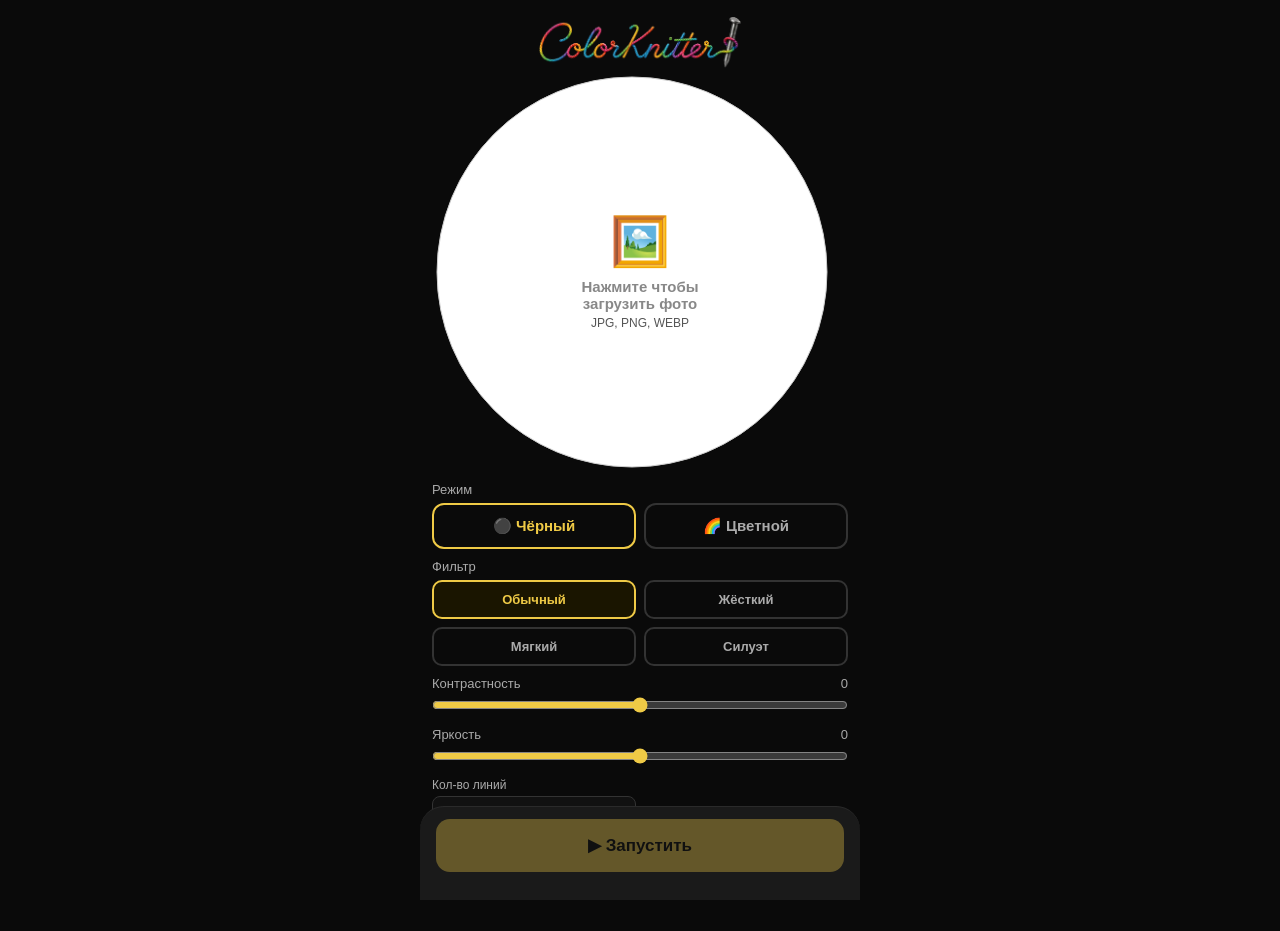
==== generator.html @ 4de75a70 "Update apple-touch-icon reference in generator.html" ====
<!DOCTYPE html>
<html lang="ru">
<head>
  <meta charset="UTF-8" />
  <meta name="viewport" content="width=device-width, initial-scale=1.0, user-scalable=no" />
  <title>ColorKnitter — Генератор</title>
  <link rel="manifest" href="manifest.json" />
  <meta name="theme-color" content="#0a0a0a" />
  <link rel="apple-touch-icon" href="icon.png" />
  <meta name="apple-mobile-web-app-capable" content="yes" />
  <meta name="apple-mobile-web-app-status-bar-style" content="black" />
  <style>
    * { box-sizing: border-box; margin: 0; padding: 0; -webkit-tap-highlight-color: transparent; }
    html, body { background: #0a0a0a; font-family: Arial, sans-serif; color: white; }
    body { display: flex; justify-content: center; }
    #root { width: 100%; max-width: 440px; min-height: 100vh; display: flex; flex-direction: column; padding: 8px 12px 100px; }
    .logo-row { display: flex; justify-content: center; padding: 8px 0 4px; }
    .logo-row img { height: 52px; width: auto; border-radius: 12px; }
    .canvas-wrap { position: relative; touch-action: none; margin-bottom: 10px; }
    #canvas { border-radius: 50%; display: block; width: 100%; aspect-ratio: 1; }
    .canvas-hint { position: absolute; top: 50%; left: 50%; transform: translate(-50%,-50%); text-align: center; pointer-events: none; }
    .canvas-hint .icon { font-size: 48px; margin-bottom: 8px; }
    .canvas-hint .text { font-size: 15px; color: #888; font-weight: 600; }
    .canvas-hint .sub { font-size: 12px; color: #555; margin-top: 4px; }
    #file-input { position: absolute; top: 0; left: 0; width: 100%; height: 100%; opacity: 0; cursor: pointer; z-index: 10; border-radius: 50%; }
    .settings { display: flex; flex-direction: column; gap: 10px; }
    .mode-row { display: flex; gap: 8px; }
    .mode-btn { flex: 1; padding: 12px 0; border-radius: 12px; border: 2px solid #333; background: transparent; color: #aaa; font-size: 15px; font-weight: 700; cursor: pointer; transition: all 0.15s; }
    .mode-btn.active { border-color: #EFCA46; color: #EFCA46; }
    .filter-row { display: grid; grid-template-columns: 1fr 1fr; gap: 8px; }
    .filter-btn { padding: 10px 0; border-radius: 10px; border: 2px solid #333; background: transparent; color: #aaa; font-size: 13px; font-weight: 600; cursor: pointer; transition: all 0.15s; }
    .filter-btn.active { border-color: #EFCA46; color: #EFCA46; background: #1a1500; }
    .s-label { font-size: 13px; color: #aaa; display: flex; justify-content: space-between; margin-bottom: 6px; }
    input[type=range] { width: 100%; accent-color: #EFCA46; }
    .s-input-label { font-size: 12px; color: #aaa; margin-bottom: 4px; display: block; }
    input[type=number] { width: 100%; background: #111; border: 1.5px solid #333; border-radius: 8px; padding: 8px; text-align: center; font-size: 15px; color: white; outline: none; }
    input[type=number]:focus { border-color: #EFCA46; }
    .color-chips { display: flex; gap: 6px; flex-wrap: nowrap; }
    .color-chip { display: flex; align-items: center; gap: 5px; padding: 5px 8px; border-radius: 20px; border: 2px solid #333; background: #111; font-size: 11px; font-weight: 600; color: #aaa; flex: 1; justify-content: center; }
    .color-chip.active { border-color: currentColor; }
    .color-dot { width: 10px; height: 10px; border-radius: 50%; flex-shrink: 0; }
    .big-btn { width: 100%; padding: 16px; border-radius: 14px; border: none; font-size: 17px; font-weight: 700; cursor: pointer; transition: all 0.15s; }
    .big-btn:active { transform: scale(0.97); }
    .big-btn:disabled { opacity: 0.35; cursor: not-allowed; }
    .btn-primary { background: #EFCA46; color: black; }
    .btn-secondary { background: #222; color: #ccc; border: 1.5px solid #333; }
    .btn-blue { background: #2563eb; color: white; }
    .btn-yellow { background: #EFCA46; color: black; }
    .progress-wrap { background: #1a1a1a; border-radius: 999px; height: 8px; overflow: hidden; }
    .progress-bar { height: 100%; background: #EFCA46; border-radius: 999px; width: 0%; transition: width 0.2s; }
    .status-text { font-size: 13px; color: #aaa; line-height: 1.8; text-align: center; }
    .cache-overlay { position: absolute; inset: 0; border-radius: 50%; background: rgba(0,0,0,0.75); display: flex; flex-direction: column; align-items: center; justify-content: center; gap: 12px; z-index: 20; }
    .cache-spinner { width: 44px; height: 44px; border: 3px solid #333; border-top-color: #EFCA46; border-radius: 50%; animation: spin 0.8s linear infinite; }
    @keyframes spin { to { transform: rotate(360deg); } }
    .cache-text { font-size: 13px; color: #EFCA46; font-weight: 700; }
    .color-progress-row { display: flex; gap: 6px; flex-wrap: nowrap; overflow-x: auto; padding-bottom: 2px; }
    .color-progress-row::-webkit-scrollbar { display: none; }
    .color-progress-chip { display: flex; align-items: center; gap: 5px; padding: 4px 10px; border-radius: 999px; font-size: 12px; font-weight: 700; }
    .bottom-bar { position: fixed; bottom: 0; left: 50%; transform: translateX(-50%); width: 100%; max-width: 440px; padding: 12px 16px 28px; background: #1a1a1a; border-top: 1px solid #2a2a2a; border-radius: 24px 24px 0 0; z-index: 100; display: flex; flex-direction: column; gap: 10px; }
  </style>
</head>
<body>
<div id="root">
  <div class="logo-row">
    <img src="icon.png" alt="CK" onerror="this.style.display='none'" />
  </div>
  <div class="canvas-wrap" id="canvas-wrap">
    <canvas id="canvas"></canvas>
    <div class="canvas-hint" id="canvas-hint">
      <div class="icon">🖼️</div>
      <div class="text">Нажмите чтобы<br>загрузить фото</div>
      <div class="sub">JPG, PNG, WEBP</div>
    </div>
    <input type="file" id="file-input" accept="image/*" />
  </div>

  <div class="settings" id="settings-block">
    <div>
      <div class="s-label"><span>Режим</span></div>
      <div class="mode-row">
        <button class="mode-btn active" id="btn-bw" onclick="setMode('bw')">⚫ Чёрный</button>
        <button class="mode-btn" id="btn-color" onclick="setMode('color')">🌈 Цветной</button>
      </div>
    </div>
    <div id="filter-block">
      <div class="s-label"><span>Фильтр</span></div>
      <div class="filter-row">
        <button class="filter-btn active" onclick="setFilter('normal')">Обычный</button>
        <button class="filter-btn" onclick="setFilter('hard')">Жёсткий</button>
        <button class="filter-btn" onclick="setFilter('soft')">Мягкий</button>
        <button class="filter-btn" onclick="setFilter('silhouette')">Силуэт</button>
      </div>
    </div>
    <div id="color-select-block" style="display:none">
      <div class="s-label"><span>Цвета нитей</span></div>
      <div class="color-chips" id="color-chips"></div>
    </div>
    <div>
      <div class="s-label"><span>Контрастность</span><span id="contrast-val">0</span></div>
      <input type="range" id="contrast-box" value="0" min="-100" max="100" step="5" />
    </div>
    <div>
      <div class="s-label"><span>Яркость</span><span id="brightness-val">0</span></div>
      <input type="range" id="brightness-box" value="0" min="-100" max="100" step="5" />
    </div>
    <div style="display:grid;grid-template-columns:1fr 1fr;gap:8px;">
      <div>
        <span class="s-input-label">Кол-во линий</span>
        <input type="number" id="lines-count-box" value="3000" min="100" max="10000" />
      </div>
      <div id="interval-col" style="display:none">
        <span class="s-input-label">Интервал (шагов)</span>
        <input type="number" id="color-interval-box" value="100" min="10" max="2000" />
      </div>
    </div>
  </div>

  <div id="progress-block" style="display:none;flex-direction:column;gap:10px;margin-top:16px;">
    <div class="color-progress-row" id="color-progress-row"></div>
    <div class="progress-wrap"><div class="progress-bar" id="progress-bar"></div></div>
    <div class="status-text" id="status-text"></div>
  </div>
</div>

<div class="bottom-bar">
  <div id="state-ready">
    <button class="big-btn btn-primary" id="generate-btn" onclick="startGenerate()" disabled>▶ Запустить</button>
  </div>
  <div id="state-running" style="display:none"></div>
  <div id="state-done" style="display:none;flex-direction:column;gap:10px;">
    <button class="big-btn btn-blue" onclick="openInKnitter()">🪡 Открыть в вязалке</button>
    <div style="display:flex;gap:10px;">
      <button class="big-btn btn-yellow" onclick="saveImage()" style="flex:1">💾 PNG</button>
      <button class="big-btn btn-secondary" onclick="resetAll()" style="flex:1">↺ Сброс</button>
    </div>
  </div>
</div>

<script>
const NAIL_RADIUS=1, NAIL_COLOR='#000', PADDING=5, NAILS_COUNT=260;

// Вес одной линии — сколько яркости она "забирает" из пикселя
// При 3000 линиях и 260 гвоздях нужно ~40-60 чтобы хорошо покрыть тёмные области
const LINE_DARKNESS = 50;

const COLORS=[
  {id:'Y',name:'Жёлтый', short:'Жёл.',rgb:[255,220,  0],hex:'#ffdc00',textHex:'#b8870a'},
  {id:'C',name:'Голубой',short:'Гол.',rgb:[  0,183,235],hex:'#00b7eb',textHex:'#0077aa'},
  {id:'M',name:'Розовый',short:'Роз.',rgb:[255,  0,144],hex:'#ff0090',textHex:'#cc0070'},
  {id:'K',name:'Чёрный', short:'Чёр.',rgb:[  0,  0,  0],hex:'#000000',textHex:'#888888'},
  {id:'W',name:'Белый',  short:'Бел.',rgb:[255,255,255],hex:'#ffffff',textHex:'#999999'},
];

let canvas=document.getElementById('canvas'), ctx=canvas.getContext('2d');
let image=null, nails=[], sequence=[], isGenerating=false;
let mode='bw', currentFilter='normal', animFrame=null;
let imgX=0, imgY=0, imgScale=1, imgNatW=0, imgNatH=0;
let fakeCanvas=document.createElement('canvas'), fakeCtx=fakeCanvas.getContext('2d');
let pixelCanvas=document.createElement('canvas'), pixelCtx=pixelCanvas.getContext('2d');
let width, height, x0, y0, radius, dpr=window.devicePixelRatio||1;
let contrastTable=[], brightnessTable=[];
let touches=[], isDragging=false, lastX=0, lastY=0;
let lineCache=null, cacheBuilt=false;

const FILTERS={
  normal:    l=>l,
  hard:      l=>Math.max(0,Math.min(255,Math.round((l-128)*2.5+128))),
  soft:      l=>Math.round(l*0.6+50),
  silhouette:l=>l<128?0:255
};

function initCanvas(){
  const wrap=document.getElementById('canvas-wrap');
  const size=Math.min(wrap.clientWidth,400);
  width=size; height=size; x0=width/2; y0=height/2;
  radius=Math.min(width,height)/2-PADDING;
  canvas.width=width*dpr; canvas.height=height*dpr;
  canvas.style.width=width+'px'; canvas.style.height=height+'px';
  ctx.scale(dpr,dpr);
  fakeCanvas.width=width*dpr; fakeCanvas.height=height*dpr; fakeCtx.scale(dpr,dpr);
  pixelCanvas.width=width; pixelCanvas.height=height;
  drawEmpty();
}

function drawEmpty(){
  ctx.clearRect(0,0,width,height);
  ctx.beginPath(); ctx.arc(x0,y0,radius,0,Math.PI*2);
  ctx.fillStyle='#fff'; ctx.fill();
  ctx.strokeStyle='#ccc'; ctx.lineWidth=1; ctx.stroke();
}

function limitPixel(v){return Math.max(0,Math.min(255,Math.round(v)));}
function getLightness(r,g,b){return Math.floor(0.2126*r+0.7152*g+0.0722*b);}

function updateContrast(){
  let val=+document.getElementById('contrast-box').value;
  document.getElementById('contrast-val').textContent=val>0?'+'+val:val;
  let c=1+val/100;
  contrastTable=Array.from({length:256},(_,i)=>limitPixel((i-128)*c+128));
}
function updateBrightness(){
  let val=+document.getElementById('brightness-box').value;
  document.getElementById('brightness-val').textContent=val>0?'+'+val:val;
  let b=1+val/100;
  brightnessTable=Array.from({length:256},(_,i)=>limitPixel(i*b));
}

// ── Кэш линий ────────────────────────────────────────────────────────────────
function buildLineCache(){
  return new Promise(resolve=>{
    const overlay=document.createElement('div');
    overlay.className='cache-overlay';
    overlay.innerHTML=`<div class="cache-spinner"></div><div class="cache-text">Подготовка гвоздей…</div>`;
    document.getElementById('canvas-wrap').appendChild(overlay);
    requestAnimationFrame(()=>setTimeout(()=>{
      const N=NAILS_COUNT;
      lineCache=[];
      for(let i=0;i<N;i++) lineCache.push(new Array(N).fill(null));
      for(let i=0;i<N;i++){
        for(let j=i+1;j<N;j++){
          const px=rasterizeLine(nails[i].x,nails[i].y,nails[j].x,nails[j].y);
          lineCache[i][j]=px; lineCache[j][i]=px;
        }
      }
      cacheBuilt=true;
      overlay.remove();
      resolve();
    },50));
  });
}

function rasterizeLine(x1,y1,x2,y2){
  const pts=[];
  let dx=Math.abs(x2-x1),dy=Math.abs(y2-y1);
  let sx=Math.sign(x2-x1),sy=Math.sign(y2-y1),err=dx-dy;
  let cx=x1,cy=y1;
  while(cx!==x2||cy!==y2){
    if(cx>=0&&cx<width&&cy>=0&&cy<height) pts.push(cy*width+cx);
    let e2=err*2;
    if(e2>-dy){err-=dy;cx+=sx;} if(e2<dx){err+=dx;cy+=sy;}
  }
  if(x2>=0&&x2<width&&y2>=0&&y2<height) pts.push(y2*width+x2);
  return new Int32Array(pts);
}

// ── Пиксели изображения ───────────────────────────────────────────────────────
function getBWPixels(){
  pixelCtx.clearRect(0,0,width,height);
  pixelCtx.fillStyle='#fff'; pixelCtx.fillRect(0,0,width,height);
  pixelCtx.save();
  pixelCtx.beginPath(); pixelCtx.arc(x0,y0,radius,0,Math.PI*2); pixelCtx.clip();
  pixelCtx.drawImage(image,imgX,imgY,imgNatW*imgScale,imgNatH*imgScale);
  pixelCtx.restore();
  let data=pixelCtx.getImageData(0,0,width,height).data;
  let px=new Float32Array(width*height);
  for(let i=0;i<data.length;i+=4){
    let l=getLightness(data[i],data[i+1],data[i+2]);
    l=brightnessTable[l]; l=contrastTable[l]; l=FILTERS[currentFilter](l);
    const pi=i/4, px_x=pi%width, px_y=Math.floor(pi/width);
    // Снаружи круга — белый (255 = не рисовать)
    if((px_x-x0)**2+(px_y-y0)**2>radius**2) l=255;
    px[pi]=l;
  }
  return px;
}

function getColorPixelsRGB(){
  pixelCtx.clearRect(0,0,width,height);
  pixelCtx.fillStyle='#fff'; pixelCtx.fillRect(0,0,width,height);
  pixelCtx.save();
  pixelCtx.beginPath(); pixelCtx.arc(x0,y0,radius,0,Math.PI*2); pixelCtx.clip();
  pixelCtx.drawImage(image,imgX,imgY,imgNatW*imgScale,imgNatH*imgScale);
  pixelCtx.restore();
  const data=pixelCtx.getImageData(0,0,width,height).data;
  const rgb=new Float32Array(width*height*3);
  for(let i=0;i<width*height;i++){
    let r=data[i*4],g=data[i*4+1],b=data[i*4+2];
    r=brightnessTable[r]; r=contrastTable[r];
    g=brightnessTable[g]; g=contrastTable[g];
    b=brightnessTable[b]; b=contrastTable[b];
    const px_x=i%width, px_y=Math.floor(i/width);
    if((px_x-x0)**2+(px_y-y0)**2>radius**2){r=g=b=255;}
    rgb[i*3]=r; rgb[i*3+1]=g; rgb[i*3+2]=b;
  }
  return rgb;
}

// ── Оценка линии: среднее значение пикселей ──────────────────────────────────
// Для ч/б: ищем линию с минимальной яркостью (самые тёмные пиксели)
// Нормализуем по длине чтобы не давать преимущество длинным линиям
function scoreBW(pixels, arr){
  let s=0;
  for(let k=0;k<arr.length;k++) s+=pixels[arr[k]];
  return s/arr.length;
}

// Для цвета: ищем линию где пиксели максимально похожи на нужный цвет
function scoreColor(rgb, arr, cr, cg, cb){
  let s=0;
  for(let k=0;k<arr.length;k++){
    const idx=arr[k]*3;
    const r=rgb[idx], g=rgb[idx+1], b=rgb[idx+2];
    // Инвертируем расстояние: чем ближе к цвету, тем меньше score (лучше)
    const dist=Math.sqrt((r-cr)**2+(g-cg)**2+(b-cb)**2);
    s+=dist;
  }
  return s/arr.length;
}

// ── Применение линии — убираем вклад из пиксельного буфера ───────────────────
function removeBW(pixels, arr){
  for(let k=0;k<arr.length;k++){
    pixels[arr[k]]=Math.min(255, pixels[arr[k]]+LINE_DARKNESS);
  }
}

function removeColor(rgb, arr, cr, cg, cb){
  // Сдвигаем пиксели от цвета нити к белому
  const shift=LINE_DARKNESS/255;
  for(let k=0;k<arr.length;k++){
    const idx=arr[k]*3;
    rgb[idx]  =Math.min(255, rgb[idx]  +(255-cr)*shift);
    rgb[idx+1]=Math.min(255, rgb[idx+1]+(255-cg)*shift);
    rgb[idx+2]=Math.min(255, rgb[idx+2]+(255-cb)*shift);
  }
}

// ── Touch/Mouse ───────────────────────────────────────────────────────────────
function drawPhoto(){
  if(!image)return;
  ctx.clearRect(0,0,width,height);
  ctx.save();
  ctx.beginPath(); ctx.arc(x0,y0,radius,0,Math.PI*2);
  ctx.fillStyle='#fff'; ctx.fill(); ctx.clip();
  let iw=imgNatW*imgScale, ih=imgNatH*imgScale;
  fakeCtx.clearRect(0,0,width,height);
  fakeCtx.drawImage(image,imgX,imgY,iw,ih);
  let data=fakeCtx.getImageData(0,0,width*dpr,height*dpr), px=data.data;
  let isColor=mode==='color';
  for(let i=0;i<px.length;i+=4){
    if(isColor){for(let c=0;c<3;c++){let v=px[i+c];v=brightnessTable[v];v=contrastTable[v];px[i+c]=v;}}
    else{let l=getLightness(px[i],px[i+1],px[i+2]);l=brightnessTable[l];l=contrastTable[l];l=FILTERS[currentFilter](l);px[i]=px[i+1]=px[i+2]=l;}
  }
  fakeCtx.putImageData(data,0,0);
  ctx.drawImage(fakeCanvas,0,0,width,height);
  ctx.restore();
  ctx.strokeStyle='#ccc'; ctx.lineWidth=1;
  ctx.beginPath(); ctx.arc(x0,y0,radius,0,Math.PI*2); ctx.stroke();
}

function getOff(e){let r=canvas.getBoundingClientRect();return{x:e.clientX-r.left,y:e.clientY-r.top};}
canvas.addEventListener('mousedown',e=>{if(!image||isGenerating)return;isDragging=true;let p=getOff(e);lastX=p.x;lastY=p.y;e.preventDefault();});
canvas.addEventListener('mousemove',e=>{if(!isDragging||!image||isGenerating)return;let p=getOff(e);imgX+=p.x-lastX;imgY+=p.y-lastY;lastX=p.x;lastY=p.y;drawPhoto();e.preventDefault();});
canvas.addEventListener('mouseup',()=>isDragging=false);
canvas.addEventListener('mouseleave',()=>isDragging=false);
canvas.addEventListener('wheel',e=>{
  if(!image||isGenerating)return;e.preventDefault();
  let f=e.deltaY<0?1.1:0.9,p=getOff(e);
  let dx=(p.x-imgX)/imgScale,dy=(p.y-imgY)/imgScale;
  imgScale=Math.max(0.1,Math.min(10,imgScale*f));
  imgX=p.x-dx*imgScale;imgY=p.y-dy*imgScale;drawPhoto();
},{passive:false});
canvas.addEventListener('touchstart',e=>{
  if(!image||isGenerating)return;e.preventDefault();
  touches=Array.from(e.targetTouches).map(t=>({x:t.clientX,y:t.clientY}));
  if(e.targetTouches.length===1){isDragging=true;lastX=touches[0].x;lastY=touches[0].y;}
},{passive:false});
canvas.addEventListener('touchmove',e=>{
  if(!image||isGenerating)return;e.preventDefault();
  let cur=Array.from(e.targetTouches).map(t=>({x:t.clientX,y:t.clientY}));
  if(cur.length===1&&isDragging){
    imgX+=cur[0].x-lastX;imgY+=cur[0].y-lastY;lastX=cur[0].x;lastY=cur[0].y;drawPhoto();
  }else if(cur.length===2&&touches.length===2){
    let d1=Math.hypot(touches[1].x-touches[0].x,touches[1].y-touches[0].y);
    let d2=Math.hypot(cur[1].x-cur[0].x,cur[1].y-cur[0].y);
    let f=d2/d1,r=canvas.getBoundingClientRect();
    let cx=(cur[0].x+cur[1].x)/2-r.left,cy=(cur[0].y+cur[1].y)/2-r.top;
    let dx=(cx-imgX)/imgScale,dy=(cy-imgY)/imgScale;
    imgScale=Math.max(0.1,Math.min(10,imgScale*f));
    imgX=cx-dx*imgScale;imgY=cy-dy*imgScale;
    imgX+=(cur[0].x+cur[1].x)/2-(touches[0].x+touches[1].x)/2;
    imgY+=(cur[0].y+cur[1].y)/2-(touches[0].y+touches[1].y)/2;
    drawPhoto();
  }
  touches=cur;
},{passive:false});
canvas.addEventListener('touchend',e=>{e.preventDefault();isDragging=false;touches=[];},{passive:false});

document.getElementById('file-input').addEventListener('change',function(){
  if(!this.files[0])return;
  this.style.pointerEvents='none';this.style.zIndex='-1';
  let img=new Image();
  img.onload=()=>{
    image=img;imgNatW=img.width;imgNatH=img.height;
    let s=(radius*2)/Math.max(img.width,img.height);
    imgScale=s;imgX=x0-img.width*s/2;imgY=y0-img.height*s/2;
    document.getElementById('canvas-hint').style.display='none';
    drawPhoto();initNails();
    cacheBuilt=false;lineCache=null;
    document.getElementById('generate-btn').removeAttribute('disabled');
  };
  img.src=URL.createObjectURL(this.files[0]);
});

function initNails(){
  nails=[];
  for(let i=0;i<NAILS_COUNT;i++){
    let t=i*2*Math.PI/NAILS_COUNT;
    nails.push({x:Math.round(x0+radius*Math.cos(t)),y:Math.round(y0+radius*Math.sin(t))});
  }
}

function setState(state){
  document.getElementById('state-ready').style.display  =state==='ready'  ?'block':'none';
  document.getElementById('state-running').style.display=state==='running'?'block':'none';
  document.getElementById('state-done').style.display   =state==='done'   ?'flex' :'none';
  document.getElementById('settings-block').style.display=state==='ready' ?'flex' :'none';
  document.getElementById('progress-block').style.display=state==='running'?'flex':'none';
}
function updateProgress(done,total,t0){
  document.getElementById('progress-bar').style.width=Math.round(done/total*100)+'%';
  const el=((performance.now()-t0)/1000).toFixed(1);
  const rem=done>0?((performance.now()-t0)/done*(total-done)/1000).toFixed(1):'...';
  document.getElementById('status-text').textContent=`${done} / ${total} · ${el}с · ~${rem}с`;
}
function finishGenerate(t0){
  isGenerating=false;
  const el=((performance.now()-t0)/1000).toFixed(1);
  document.getElementById('status-text').textContent=`✅ Готово! ${sequence.length} линий за ${el}с`;
  setState('done');
}

async function startGenerate(){
  if(isGenerating||!image)return;
  isGenerating=true; sequence=[];
  setState('running');

  if(!cacheBuilt){
    document.getElementById('status-text').textContent='Подготовка…';
    await buildLineCache();
  }

  // Очищаем canvas
  ctx.clearRect(0,0,width,height);
  ctx.beginPath();ctx.arc(x0,y0,radius,0,Math.PI*2);
  ctx.fillStyle='#fff';ctx.fill();
  ctx.strokeStyle='#ccc';ctx.lineWidth=1;ctx.stroke();
  ctx.fillStyle=NAIL_COLOR;
  for(let n of nails){ctx.beginPath();ctx.arc(n.x,n.y,NAIL_RADIUS,0,Math.PI*2);ctx.fill();}

  const total=+document.getElementById('lines-count-box').value;
  const t0=performance.now();
  // Прозрачность линии на canvas — подбираем под LINE_DARKNESS
  // Чем меньше LINE_DARKNESS тем тоньше/прозрачнее линии
  const lineAlpha=Math.min(0.9, LINE_DARKNESS/255*2);

  if(mode==='bw'){
    document.getElementById('color-progress-row').innerHTML='';
    const pixels=getBWPixels();
    let nail=0;
    // Минимальная длина хорды — не рисуем соседние гвозди (меньше 5 позиций)
    const MIN_DIST=5;

    function runBW(){
      for(let b=0;b<25;b++){
        if(sequence.length>=total){finishGenerate(t0);return;}
        sequence.push({nail,colorIndex:3});

        let bestNail=-1, bestScore=Infinity;
        for(let i=0;i<NAILS_COUNT;i++){
          if(i===nail)continue;
          // Пропускаем слишком близкие гвозди
          const dist=Math.min(Math.abs(i-nail),NAILS_COUNT-Math.abs(i-nail));
          if(dist<MIN_DIST)continue;
          const sc=scoreBW(pixels,lineCache[nail][i]);
          if(sc<bestScore){bestScore=sc;bestNail=i;}
        }
        if(bestNail===-1)bestNail=(nail+NAILS_COUNT/2)%NAILS_COUNT;

        removeBW(pixels,lineCache[nail][bestNail]);

        ctx.lineWidth=0.3;
        ctx.strokeStyle=`rgba(0,0,0,${lineAlpha})`;
        ctx.beginPath();ctx.moveTo(nails[nail].x,nails[nail].y);
        ctx.lineTo(nails[bestNail].x,nails[bestNail].y);ctx.stroke();

        nail=bestNail;
      }
      updateProgress(sequence.length,total,t0);
      animFrame=requestAnimationFrame(runBW);
    }
    animFrame=requestAnimationFrame(runBW);

  }else{
    const interval=Math.max(10,+document.getElementById('color-interval-box').value||100);
    const rgb=getColorPixelsRGB();
    const colorTotals=COLORS.map((_,ci)=>{
      let s=0; const[cr,cg,cb]=COLORS[ci].rgb;
      const isK=cr===0&&cg===0&&cb===0;
      for(let i=0;i<width*height;i++){
        const r=rgb[i*3],g=rgb[i*3+1],b=rgb[i*3+2];
        if(isK) s+=1-getLightness(r,g,b)/255;
        else{ const dist=Math.sqrt((r-cr)**2+(g-cg)**2+(b-cb)**2); s+=1-dist/(255*Math.sqrt(3)); }
      }
      return s;
    });
    const grandTotal=colorTotals.reduce((a,b)=>a+b,0);
    const colorQuotas=colorTotals.map(t=>Math.round(t/grandTotal*total));
    let diff=total-colorQuotas.reduce((a,b)=>a+b,0); colorQuotas[0]+=diff;
    const colorOrder=[0,1,2,3,4].sort((a,b)=>colorTotals[b]-colorTotals[a]);
    const nailPos=new Array(5).fill(0);
    const colorCounts=new Array(5).fill(0);
    let currentColorOrderIdx=0,stepsInCurrentColor=0,currentCi=colorOrder[0];
    const MIN_DIST=5;

    const colorProgressRow=document.getElementById('color-progress-row');
    colorProgressRow.innerHTML='';
    const countEls=COLORS.map((c,i)=>{
      const chip=document.createElement('div');
      chip.className='color-progress-chip';
      chip.style.background=c.hex+'22';
      chip.style.color=c.id==='W'?'#999':(c.id==='K'?'#aaa':c.hex);
      chip.style.border=`1px solid ${c.hex}44`;
      chip.innerHTML=`<div style="width:8px;height:8px;border-radius:50%;background:${c.hex};border:1px solid #444"></div><span id="cnt-${c.id}">0/${colorQuotas[i]}</span>`;
      colorProgressRow.appendChild(chip);
      return document.getElementById('cnt-'+c.id);
    });

    function runColor(){
      for(let b=0;b<12;b++){
        if(sequence.length>=total){finishGenerate(t0);return;}
        if(stepsInCurrentColor>=interval){
          stepsInCurrentColor=0;
          currentColorOrderIdx=(currentColorOrderIdx+1)%colorOrder.length;
          currentCi=colorOrder[currentColorOrderIdx];
        }
        const ci=currentCi;
        const nail=nailPos[ci];
        const[cr,cg,cb]=COLORS[ci].rgb;

        let bestNail=-1, bestScore=Infinity;
        for(let i=0;i<NAILS_COUNT;i++){
          if(i===nail)continue;
          const dist=Math.min(Math.abs(i-nail),NAILS_COUNT-Math.abs(i-nail));
          if(dist<MIN_DIST)continue;
          const sc=scoreColor(rgb,lineCache[nail][i],cr,cg,cb);
          if(sc<bestScore){bestScore=sc;bestNail=i;}
        }
        if(bestNail===-1)bestNail=(nail+NAILS_COUNT/2)%NAILS_COUNT;

        removeColor(rgb,lineCache[nail][bestNail],cr,cg,cb);

        ctx.lineWidth=0.3;
        ctx.strokeStyle=`rgba(${cr},${cg},${cb},${lineAlpha})`;
        ctx.beginPath();ctx.moveTo(nails[nail].x,nails[nail].y);
        ctx.lineTo(nails[bestNail].x,nails[bestNail].y);ctx.stroke();

        sequence.push({nail,colorIndex:ci});
        nailPos[ci]=bestNail; colorCounts[ci]++; stepsInCurrentColor++;
        countEls[ci].textContent=`${colorCounts[ci]}/${colorQuotas[ci]}`;
      }
      updateProgress(sequence.length,total,t0);
      animFrame=requestAnimationFrame(runColor);
    }
    animFrame=requestAnimationFrame(runColor);
  }
}

function resetAll(){
  if(animFrame)cancelAnimationFrame(animFrame);
  isGenerating=false;sequence=[];
  if(image)drawPhoto();else drawEmpty();
  document.getElementById('progress-bar').style.width='0%';
  setState('ready');
}
function saveImage(){
  let a=document.createElement('a');
  a.href=canvas.toDataURL('image/png');
  a.download='stringart.png';a.click();
}
function openInKnitter(){
  try{
    let pc=document.createElement('canvas');
    pc.width=width;pc.height=height;
    let pCtx=pc.getContext('2d');
    pCtx.save();
    pCtx.beginPath();pCtx.arc(x0,y0,radius,0,Math.PI*2);pCtx.clip();
    pCtx.drawImage(image,imgX,imgY,imgNatW*imgScale,imgNatH*imgScale);
    pCtx.restore();
    localStorage.setItem('ck_from_generator',JSON.stringify({
      sequence,colors:COLORS,mode,
      image:pc.toDataURL('image/jpeg',0.7)
    }));
    window.location.href='index.html';
  }catch(e){alert('Ошибка: '+e.message);}
}
function setMode(m){
  mode=m;
  document.getElementById('btn-bw').classList.toggle('active',m==='bw');
  document.getElementById('btn-color').classList.toggle('active',m==='color');
  document.getElementById('filter-block').style.display=m==='bw'?'block':'none';
  document.getElementById('color-select-block').style.display=m==='color'?'block':'none';
  document.getElementById('interval-col').style.display=m==='color'?'block':'none';
  if(image)drawPhoto();
}
function setFilter(f){
  currentFilter=f;
  document.querySelectorAll('.filter-btn').forEach((b,i)=>{
    b.classList.toggle('active',['normal','hard','soft','silhouette'][i]===f);
  });
  if(image)drawPhoto();
}
function initColorChips(){
  const container=document.getElementById('color-chips');
  container.innerHTML='';
  COLORS.forEach(c=>{
    const chip=document.createElement('div');
    chip.className='color-chip active';
    chip.style.color=c.textHex;chip.style.borderColor=c.hex;
    chip.innerHTML=`<div class="color-dot" style="background:${c.hex};border:1px solid #333"></div>${c.short}`;
    container.appendChild(chip);
  });
}
document.getElementById('contrast-box').addEventListener('input',()=>{updateContrast();if(image)drawPhoto();});
document.getElementById('brightness-box').addEventListener('input',()=>{updateBrightness();if(image)drawPhoto();});
requestAnimationFrame(()=>{
  initCanvas();updateContrast();updateBrightness();initNails();initColorChips();setState('ready');
});
</script>
</body>
</html>
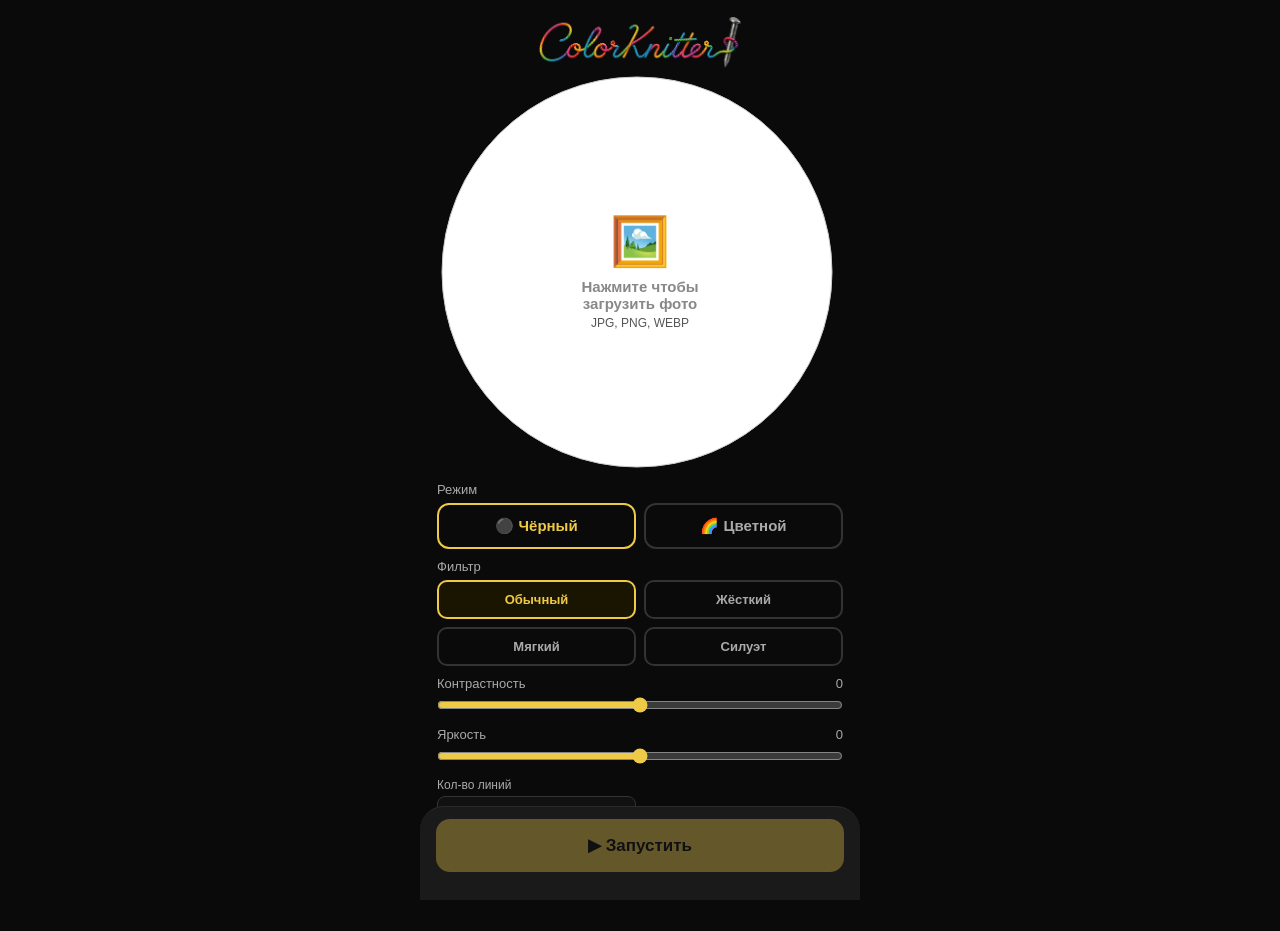
==== commit deede708: "Adjust max-width of #root in generator.html" ====
--- a/generator.html
+++ b/generator.html
@@ -6,14 +6,14 @@
   <title>ColorKnitter — Генератор</title>
   <link rel="manifest" href="manifest.json" />
   <meta name="theme-color" content="#0a0a0a" />
-  <link rel="apple-touch-icon" href="icon.png" />
+  <link rel="apple-touch-icon" href="icon2.png" />
   <meta name="apple-mobile-web-app-capable" content="yes" />
   <meta name="apple-mobile-web-app-status-bar-style" content="black" />
   <style>
     * { box-sizing: border-box; margin: 0; padding: 0; -webkit-tap-highlight-color: transparent; }
     html, body { background: #0a0a0a; font-family: Arial, sans-serif; color: white; }
     body { display: flex; justify-content: center; }
-    #root { width: 100%; max-width: 440px; min-height: 100vh; display: flex; flex-direction: column; padding: 8px 12px 100px; }
+    #root { width: 100%; max-width: 430px; min-height: 100vh; display: flex; flex-direction: column; padding: 8px 12px 100px; }
     .logo-row { display: flex; justify-content: center; padding: 8px 0 4px; }
     .logo-row img { height: 52px; width: auto; border-radius: 12px; }
     .canvas-wrap { position: relative; touch-action: none; margin-bottom: 10px; }
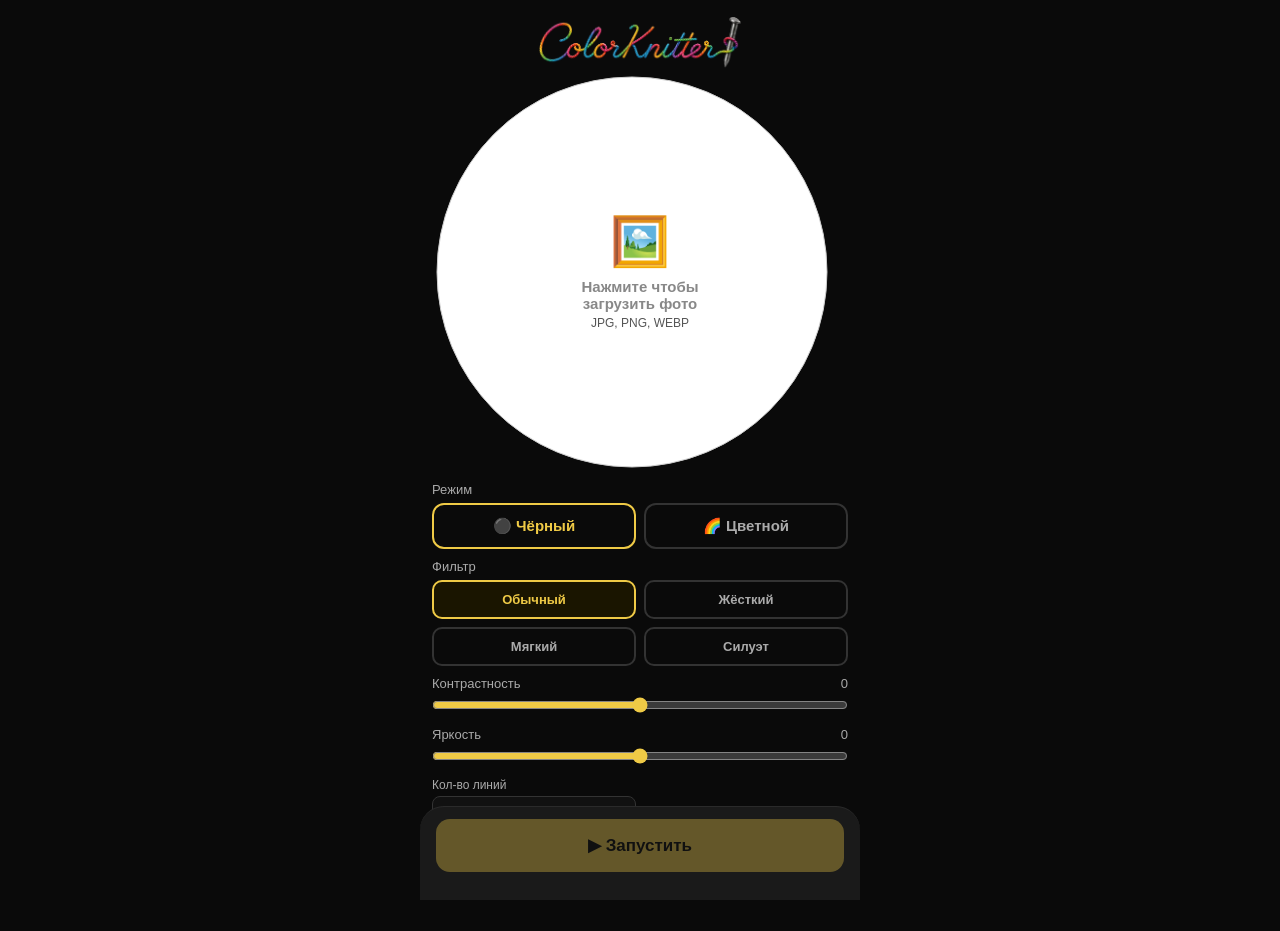
==== commit 467cc00f: "Update generator.html" ====
--- a/generator.html
+++ b/generator.html
@@ -13,7 +13,7 @@
     * { box-sizing: border-box; margin: 0; padding: 0; -webkit-tap-highlight-color: transparent; }
     html, body { background: #0a0a0a; font-family: Arial, sans-serif; color: white; }
     body { display: flex; justify-content: center; }
-    #root { width: 100%; max-width: 430px; min-height: 100vh; display: flex; flex-direction: column; padding: 8px 12px 100px; }
+    #root { width: 100%; max-width: 440px; min-height: 100vh; display: flex; flex-direction: column; padding: 8px 12px 100px; }
     .logo-row { display: flex; justify-content: center; padding: 8px 0 4px; }
     .logo-row img { height: 52px; width: auto; border-radius: 12px; }
     .canvas-wrap { position: relative; touch-action: none; margin-bottom: 10px; }
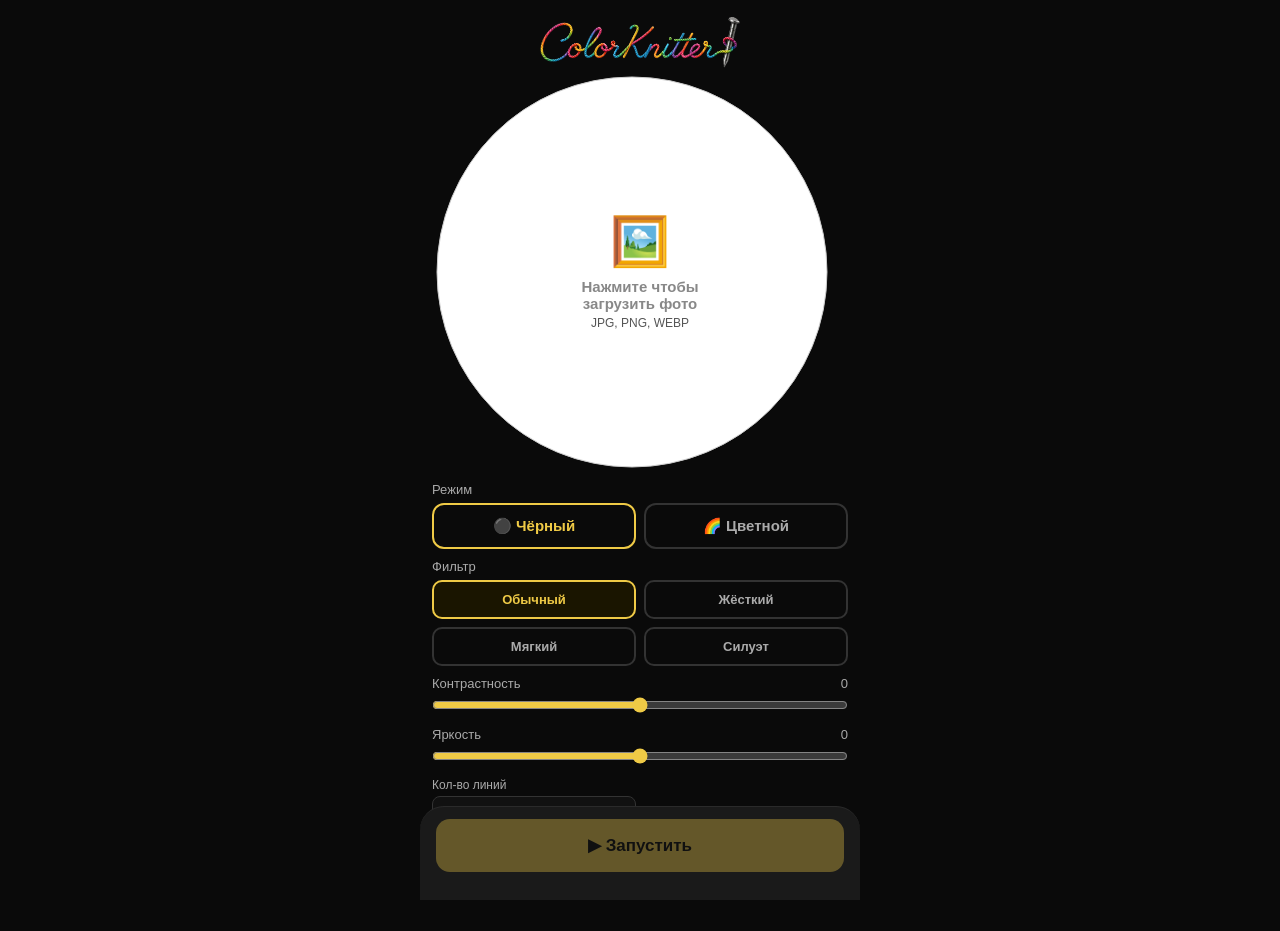
==== commit 25686db4: "Add files via upload" ====
--- a/generator.html
+++ b/generator.html
@@ -6,63 +6,19 @@
   <title>ColorKnitter — Генератор</title>
   <link rel="manifest" href="manifest.json" />
   <meta name="theme-color" content="#0a0a0a" />
-  <link rel="apple-touch-icon" href="icon2.png" />
+  <link rel="icon" href="img/icon-192.png" />
+  <link rel="apple-touch-icon" href="img/icon-192.png" />
   <meta name="apple-mobile-web-app-capable" content="yes" />
   <meta name="apple-mobile-web-app-status-bar-style" content="black" />
-  <style>
-    * { box-sizing: border-box; margin: 0; padding: 0; -webkit-tap-highlight-color: transparent; }
-    html, body { background: #0a0a0a; font-family: Arial, sans-serif; color: white; }
-    body { display: flex; justify-content: center; }
-    #root { width: 100%; max-width: 440px; min-height: 100vh; display: flex; flex-direction: column; padding: 8px 12px 100px; }
-    .logo-row { display: flex; justify-content: center; padding: 8px 0 4px; }
-    .logo-row img { height: 52px; width: auto; border-radius: 12px; }
-    .canvas-wrap { position: relative; touch-action: none; margin-bottom: 10px; }
-    #canvas { border-radius: 50%; display: block; width: 100%; aspect-ratio: 1; }
-    .canvas-hint { position: absolute; top: 50%; left: 50%; transform: translate(-50%,-50%); text-align: center; pointer-events: none; }
-    .canvas-hint .icon { font-size: 48px; margin-bottom: 8px; }
-    .canvas-hint .text { font-size: 15px; color: #888; font-weight: 600; }
-    .canvas-hint .sub { font-size: 12px; color: #555; margin-top: 4px; }
-    #file-input { position: absolute; top: 0; left: 0; width: 100%; height: 100%; opacity: 0; cursor: pointer; z-index: 10; border-radius: 50%; }
-    .settings { display: flex; flex-direction: column; gap: 10px; }
-    .mode-row { display: flex; gap: 8px; }
-    .mode-btn { flex: 1; padding: 12px 0; border-radius: 12px; border: 2px solid #333; background: transparent; color: #aaa; font-size: 15px; font-weight: 700; cursor: pointer; transition: all 0.15s; }
-    .mode-btn.active { border-color: #EFCA46; color: #EFCA46; }
-    .filter-row { display: grid; grid-template-columns: 1fr 1fr; gap: 8px; }
-    .filter-btn { padding: 10px 0; border-radius: 10px; border: 2px solid #333; background: transparent; color: #aaa; font-size: 13px; font-weight: 600; cursor: pointer; transition: all 0.15s; }
-    .filter-btn.active { border-color: #EFCA46; color: #EFCA46; background: #1a1500; }
-    .s-label { font-size: 13px; color: #aaa; display: flex; justify-content: space-between; margin-bottom: 6px; }
-    input[type=range] { width: 100%; accent-color: #EFCA46; }
-    .s-input-label { font-size: 12px; color: #aaa; margin-bottom: 4px; display: block; }
-    input[type=number] { width: 100%; background: #111; border: 1.5px solid #333; border-radius: 8px; padding: 8px; text-align: center; font-size: 15px; color: white; outline: none; }
-    input[type=number]:focus { border-color: #EFCA46; }
-    .color-chips { display: flex; gap: 6px; flex-wrap: nowrap; }
-    .color-chip { display: flex; align-items: center; gap: 5px; padding: 5px 8px; border-radius: 20px; border: 2px solid #333; background: #111; font-size: 11px; font-weight: 600; color: #aaa; flex: 1; justify-content: center; }
-    .color-chip.active { border-color: currentColor; }
-    .color-dot { width: 10px; height: 10px; border-radius: 50%; flex-shrink: 0; }
-    .big-btn { width: 100%; padding: 16px; border-radius: 14px; border: none; font-size: 17px; font-weight: 700; cursor: pointer; transition: all 0.15s; }
-    .big-btn:active { transform: scale(0.97); }
-    .big-btn:disabled { opacity: 0.35; cursor: not-allowed; }
-    .btn-primary { background: #EFCA46; color: black; }
-    .btn-secondary { background: #222; color: #ccc; border: 1.5px solid #333; }
-    .btn-blue { background: #2563eb; color: white; }
-    .btn-yellow { background: #EFCA46; color: black; }
-    .progress-wrap { background: #1a1a1a; border-radius: 999px; height: 8px; overflow: hidden; }
-    .progress-bar { height: 100%; background: #EFCA46; border-radius: 999px; width: 0%; transition: width 0.2s; }
-    .status-text { font-size: 13px; color: #aaa; line-height: 1.8; text-align: center; }
-    .cache-overlay { position: absolute; inset: 0; border-radius: 50%; background: rgba(0,0,0,0.75); display: flex; flex-direction: column; align-items: center; justify-content: center; gap: 12px; z-index: 20; }
-    .cache-spinner { width: 44px; height: 44px; border: 3px solid #333; border-top-color: #EFCA46; border-radius: 50%; animation: spin 0.8s linear infinite; }
-    @keyframes spin { to { transform: rotate(360deg); } }
-    .cache-text { font-size: 13px; color: #EFCA46; font-weight: 700; }
-    .color-progress-row { display: flex; gap: 6px; flex-wrap: nowrap; overflow-x: auto; padding-bottom: 2px; }
-    .color-progress-row::-webkit-scrollbar { display: none; }
-    .color-progress-chip { display: flex; align-items: center; gap: 5px; padding: 4px 10px; border-radius: 999px; font-size: 12px; font-weight: 700; }
-    .bottom-bar { position: fixed; bottom: 0; left: 50%; transform: translateX(-50%); width: 100%; max-width: 440px; padding: 12px 16px 28px; background: #1a1a1a; border-top: 1px solid #2a2a2a; border-radius: 24px 24px 0 0; z-index: 100; display: flex; flex-direction: column; gap: 10px; }
-  </style>
+  <meta name="apple-mobile-web-app-title" content="ColorKnitter" />
+  <link rel="stylesheet" href="css/common.css" />
+  <link rel="stylesheet" href="css/generator.css" />
+  <script src="js/pwa.js"></script>
 </head>
 <body>
 <div id="root">
   <div class="logo-row">
-    <img src="icon.png" alt="CK" onerror="this.style.display='none'" />
+    <img src="img/logo.png" alt="CK" onerror="this.style.display='none'" />
   </div>
   <div class="canvas-wrap" id="canvas-wrap">
     <canvas id="canvas"></canvas>
@@ -136,496 +92,6 @@
   </div>
 </div>
 
-<script>
-const NAIL_RADIUS=1, NAIL_COLOR='#000', PADDING=5, NAILS_COUNT=260;
-
-// Вес одной линии — сколько яркости она "забирает" из пикселя
-// При 3000 линиях и 260 гвоздях нужно ~40-60 чтобы хорошо покрыть тёмные области
-const LINE_DARKNESS = 50;
-
-const COLORS=[
-  {id:'Y',name:'Жёлтый', short:'Жёл.',rgb:[255,220,  0],hex:'#ffdc00',textHex:'#b8870a'},
-  {id:'C',name:'Голубой',short:'Гол.',rgb:[  0,183,235],hex:'#00b7eb',textHex:'#0077aa'},
-  {id:'M',name:'Розовый',short:'Роз.',rgb:[255,  0,144],hex:'#ff0090',textHex:'#cc0070'},
-  {id:'K',name:'Чёрный', short:'Чёр.',rgb:[  0,  0,  0],hex:'#000000',textHex:'#888888'},
-  {id:'W',name:'Белый',  short:'Бел.',rgb:[255,255,255],hex:'#ffffff',textHex:'#999999'},
-];
-
-let canvas=document.getElementById('canvas'), ctx=canvas.getContext('2d');
-let image=null, nails=[], sequence=[], isGenerating=false;
-let mode='bw', currentFilter='normal', animFrame=null;
-let imgX=0, imgY=0, imgScale=1, imgNatW=0, imgNatH=0;
-let fakeCanvas=document.createElement('canvas'), fakeCtx=fakeCanvas.getContext('2d');
-let pixelCanvas=document.createElement('canvas'), pixelCtx=pixelCanvas.getContext('2d');
-let width, height, x0, y0, radius, dpr=window.devicePixelRatio||1;
-let contrastTable=[], brightnessTable=[];
-let touches=[], isDragging=false, lastX=0, lastY=0;
-let lineCache=null, cacheBuilt=false;
-
-const FILTERS={
-  normal:    l=>l,
-  hard:      l=>Math.max(0,Math.min(255,Math.round((l-128)*2.5+128))),
-  soft:      l=>Math.round(l*0.6+50),
-  silhouette:l=>l<128?0:255
-};
-
-function initCanvas(){
-  const wrap=document.getElementById('canvas-wrap');
-  const size=Math.min(wrap.clientWidth,400);
-  width=size; height=size; x0=width/2; y0=height/2;
-  radius=Math.min(width,height)/2-PADDING;
-  canvas.width=width*dpr; canvas.height=height*dpr;
-  canvas.style.width=width+'px'; canvas.style.height=height+'px';
-  ctx.scale(dpr,dpr);
-  fakeCanvas.width=width*dpr; fakeCanvas.height=height*dpr; fakeCtx.scale(dpr,dpr);
-  pixelCanvas.width=width; pixelCanvas.height=height;
-  drawEmpty();
-}
-
-function drawEmpty(){
-  ctx.clearRect(0,0,width,height);
-  ctx.beginPath(); ctx.arc(x0,y0,radius,0,Math.PI*2);
-  ctx.fillStyle='#fff'; ctx.fill();
-  ctx.strokeStyle='#ccc'; ctx.lineWidth=1; ctx.stroke();
-}
-
-function limitPixel(v){return Math.max(0,Math.min(255,Math.round(v)));}
-function getLightness(r,g,b){return Math.floor(0.2126*r+0.7152*g+0.0722*b);}
-
-function updateContrast(){
-  let val=+document.getElementById('contrast-box').value;
-  document.getElementById('contrast-val').textContent=val>0?'+'+val:val;
-  let c=1+val/100;
-  contrastTable=Array.from({length:256},(_,i)=>limitPixel((i-128)*c+128));
-}
-function updateBrightness(){
-  let val=+document.getElementById('brightness-box').value;
-  document.getElementById('brightness-val').textContent=val>0?'+'+val:val;
-  let b=1+val/100;
-  brightnessTable=Array.from({length:256},(_,i)=>limitPixel(i*b));
-}
-
-// ── Кэш линий ────────────────────────────────────────────────────────────────
-function buildLineCache(){
-  return new Promise(resolve=>{
-    const overlay=document.createElement('div');
-    overlay.className='cache-overlay';
-    overlay.innerHTML=`<div class="cache-spinner"></div><div class="cache-text">Подготовка гвоздей…</div>`;
-    document.getElementById('canvas-wrap').appendChild(overlay);
-    requestAnimationFrame(()=>setTimeout(()=>{
-      const N=NAILS_COUNT;
-      lineCache=[];
-      for(let i=0;i<N;i++) lineCache.push(new Array(N).fill(null));
-      for(let i=0;i<N;i++){
-        for(let j=i+1;j<N;j++){
-          const px=rasterizeLine(nails[i].x,nails[i].y,nails[j].x,nails[j].y);
-          lineCache[i][j]=px; lineCache[j][i]=px;
-        }
-      }
-      cacheBuilt=true;
-      overlay.remove();
-      resolve();
-    },50));
-  });
-}
-
-function rasterizeLine(x1,y1,x2,y2){
-  const pts=[];
-  let dx=Math.abs(x2-x1),dy=Math.abs(y2-y1);
-  let sx=Math.sign(x2-x1),sy=Math.sign(y2-y1),err=dx-dy;
-  let cx=x1,cy=y1;
-  while(cx!==x2||cy!==y2){
-    if(cx>=0&&cx<width&&cy>=0&&cy<height) pts.push(cy*width+cx);
-    let e2=err*2;
-    if(e2>-dy){err-=dy;cx+=sx;} if(e2<dx){err+=dx;cy+=sy;}
-  }
-  if(x2>=0&&x2<width&&y2>=0&&y2<height) pts.push(y2*width+x2);
-  return new Int32Array(pts);
-}
-
-// ── Пиксели изображения ───────────────────────────────────────────────────────
-function getBWPixels(){
-  pixelCtx.clearRect(0,0,width,height);
-  pixelCtx.fillStyle='#fff'; pixelCtx.fillRect(0,0,width,height);
-  pixelCtx.save();
-  pixelCtx.beginPath(); pixelCtx.arc(x0,y0,radius,0,Math.PI*2); pixelCtx.clip();
-  pixelCtx.drawImage(image,imgX,imgY,imgNatW*imgScale,imgNatH*imgScale);
-  pixelCtx.restore();
-  let data=pixelCtx.getImageData(0,0,width,height).data;
-  let px=new Float32Array(width*height);
-  for(let i=0;i<data.length;i+=4){
-    let l=getLightness(data[i],data[i+1],data[i+2]);
-    l=brightnessTable[l]; l=contrastTable[l]; l=FILTERS[currentFilter](l);
-    const pi=i/4, px_x=pi%width, px_y=Math.floor(pi/width);
-    // Снаружи круга — белый (255 = не рисовать)
-    if((px_x-x0)**2+(px_y-y0)**2>radius**2) l=255;
-    px[pi]=l;
-  }
-  return px;
-}
-
-function getColorPixelsRGB(){
-  pixelCtx.clearRect(0,0,width,height);
-  pixelCtx.fillStyle='#fff'; pixelCtx.fillRect(0,0,width,height);
-  pixelCtx.save();
-  pixelCtx.beginPath(); pixelCtx.arc(x0,y0,radius,0,Math.PI*2); pixelCtx.clip();
-  pixelCtx.drawImage(image,imgX,imgY,imgNatW*imgScale,imgNatH*imgScale);
-  pixelCtx.restore();
-  const data=pixelCtx.getImageData(0,0,width,height).data;
-  const rgb=new Float32Array(width*height*3);
-  for(let i=0;i<width*height;i++){
-    let r=data[i*4],g=data[i*4+1],b=data[i*4+2];
-    r=brightnessTable[r]; r=contrastTable[r];
-    g=brightnessTable[g]; g=contrastTable[g];
-    b=brightnessTable[b]; b=contrastTable[b];
-    const px_x=i%width, px_y=Math.floor(i/width);
-    if((px_x-x0)**2+(px_y-y0)**2>radius**2){r=g=b=255;}
-    rgb[i*3]=r; rgb[i*3+1]=g; rgb[i*3+2]=b;
-  }
-  return rgb;
-}
-
-// ── Оценка линии: среднее значение пикселей ──────────────────────────────────
-// Для ч/б: ищем линию с минимальной яркостью (самые тёмные пиксели)
-// Нормализуем по длине чтобы не давать преимущество длинным линиям
-function scoreBW(pixels, arr){
-  let s=0;
-  for(let k=0;k<arr.length;k++) s+=pixels[arr[k]];
-  return s/arr.length;
-}
-
-// Для цвета: ищем линию где пиксели максимально похожи на нужный цвет
-function scoreColor(rgb, arr, cr, cg, cb){
-  let s=0;
-  for(let k=0;k<arr.length;k++){
-    const idx=arr[k]*3;
-    const r=rgb[idx], g=rgb[idx+1], b=rgb[idx+2];
-    // Инвертируем расстояние: чем ближе к цвету, тем меньше score (лучше)
-    const dist=Math.sqrt((r-cr)**2+(g-cg)**2+(b-cb)**2);
-    s+=dist;
-  }
-  return s/arr.length;
-}
-
-// ── Применение линии — убираем вклад из пиксельного буфера ───────────────────
-function removeBW(pixels, arr){
-  for(let k=0;k<arr.length;k++){
-    pixels[arr[k]]=Math.min(255, pixels[arr[k]]+LINE_DARKNESS);
-  }
-}
-
-function removeColor(rgb, arr, cr, cg, cb){
-  // Сдвигаем пиксели от цвета нити к белому
-  const shift=LINE_DARKNESS/255;
-  for(let k=0;k<arr.length;k++){
-    const idx=arr[k]*3;
-    rgb[idx]  =Math.min(255, rgb[idx]  +(255-cr)*shift);
-    rgb[idx+1]=Math.min(255, rgb[idx+1]+(255-cg)*shift);
-    rgb[idx+2]=Math.min(255, rgb[idx+2]+(255-cb)*shift);
-  }
-}
-
-// ── Touch/Mouse ───────────────────────────────────────────────────────────────
-function drawPhoto(){
-  if(!image)return;
-  ctx.clearRect(0,0,width,height);
-  ctx.save();
-  ctx.beginPath(); ctx.arc(x0,y0,radius,0,Math.PI*2);
-  ctx.fillStyle='#fff'; ctx.fill(); ctx.clip();
-  let iw=imgNatW*imgScale, ih=imgNatH*imgScale;
-  fakeCtx.clearRect(0,0,width,height);
-  fakeCtx.drawImage(image,imgX,imgY,iw,ih);
-  let data=fakeCtx.getImageData(0,0,width*dpr,height*dpr), px=data.data;
-  let isColor=mode==='color';
-  for(let i=0;i<px.length;i+=4){
-    if(isColor){for(let c=0;c<3;c++){let v=px[i+c];v=brightnessTable[v];v=contrastTable[v];px[i+c]=v;}}
-    else{let l=getLightness(px[i],px[i+1],px[i+2]);l=brightnessTable[l];l=contrastTable[l];l=FILTERS[currentFilter](l);px[i]=px[i+1]=px[i+2]=l;}
-  }
-  fakeCtx.putImageData(data,0,0);
-  ctx.drawImage(fakeCanvas,0,0,width,height);
-  ctx.restore();
-  ctx.strokeStyle='#ccc'; ctx.lineWidth=1;
-  ctx.beginPath(); ctx.arc(x0,y0,radius,0,Math.PI*2); ctx.stroke();
-}
-
-function getOff(e){let r=canvas.getBoundingClientRect();return{x:e.clientX-r.left,y:e.clientY-r.top};}
-canvas.addEventListener('mousedown',e=>{if(!image||isGenerating)return;isDragging=true;let p=getOff(e);lastX=p.x;lastY=p.y;e.preventDefault();});
-canvas.addEventListener('mousemove',e=>{if(!isDragging||!image||isGenerating)return;let p=getOff(e);imgX+=p.x-lastX;imgY+=p.y-lastY;lastX=p.x;lastY=p.y;drawPhoto();e.preventDefault();});
-canvas.addEventListener('mouseup',()=>isDragging=false);
-canvas.addEventListener('mouseleave',()=>isDragging=false);
-canvas.addEventListener('wheel',e=>{
-  if(!image||isGenerating)return;e.preventDefault();
-  let f=e.deltaY<0?1.1:0.9,p=getOff(e);
-  let dx=(p.x-imgX)/imgScale,dy=(p.y-imgY)/imgScale;
-  imgScale=Math.max(0.1,Math.min(10,imgScale*f));
-  imgX=p.x-dx*imgScale;imgY=p.y-dy*imgScale;drawPhoto();
-},{passive:false});
-canvas.addEventListener('touchstart',e=>{
-  if(!image||isGenerating)return;e.preventDefault();
-  touches=Array.from(e.targetTouches).map(t=>({x:t.clientX,y:t.clientY}));
-  if(e.targetTouches.length===1){isDragging=true;lastX=touches[0].x;lastY=touches[0].y;}
-},{passive:false});
-canvas.addEventListener('touchmove',e=>{
-  if(!image||isGenerating)return;e.preventDefault();
-  let cur=Array.from(e.targetTouches).map(t=>({x:t.clientX,y:t.clientY}));
-  if(cur.length===1&&isDragging){
-    imgX+=cur[0].x-lastX;imgY+=cur[0].y-lastY;lastX=cur[0].x;lastY=cur[0].y;drawPhoto();
-  }else if(cur.length===2&&touches.length===2){
-    let d1=Math.hypot(touches[1].x-touches[0].x,touches[1].y-touches[0].y);
-    let d2=Math.hypot(cur[1].x-cur[0].x,cur[1].y-cur[0].y);
-    let f=d2/d1,r=canvas.getBoundingClientRect();
-    let cx=(cur[0].x+cur[1].x)/2-r.left,cy=(cur[0].y+cur[1].y)/2-r.top;
-    let dx=(cx-imgX)/imgScale,dy=(cy-imgY)/imgScale;
-    imgScale=Math.max(0.1,Math.min(10,imgScale*f));
-    imgX=cx-dx*imgScale;imgY=cy-dy*imgScale;
-    imgX+=(cur[0].x+cur[1].x)/2-(touches[0].x+touches[1].x)/2;
-    imgY+=(cur[0].y+cur[1].y)/2-(touches[0].y+touches[1].y)/2;
-    drawPhoto();
-  }
-  touches=cur;
-},{passive:false});
-canvas.addEventListener('touchend',e=>{e.preventDefault();isDragging=false;touches=[];},{passive:false});
-
-document.getElementById('file-input').addEventListener('change',function(){
-  if(!this.files[0])return;
-  this.style.pointerEvents='none';this.style.zIndex='-1';
-  let img=new Image();
-  img.onload=()=>{
-    image=img;imgNatW=img.width;imgNatH=img.height;
-    let s=(radius*2)/Math.max(img.width,img.height);
-    imgScale=s;imgX=x0-img.width*s/2;imgY=y0-img.height*s/2;
-    document.getElementById('canvas-hint').style.display='none';
-    drawPhoto();initNails();
-    cacheBuilt=false;lineCache=null;
-    document.getElementById('generate-btn').removeAttribute('disabled');
-  };
-  img.src=URL.createObjectURL(this.files[0]);
-});
-
-function initNails(){
-  nails=[];
-  for(let i=0;i<NAILS_COUNT;i++){
-    let t=i*2*Math.PI/NAILS_COUNT;
-    nails.push({x:Math.round(x0+radius*Math.cos(t)),y:Math.round(y0+radius*Math.sin(t))});
-  }
-}
-
-function setState(state){
-  document.getElementById('state-ready').style.display  =state==='ready'  ?'block':'none';
-  document.getElementById('state-running').style.display=state==='running'?'block':'none';
-  document.getElementById('state-done').style.display   =state==='done'   ?'flex' :'none';
-  document.getElementById('settings-block').style.display=state==='ready' ?'flex' :'none';
-  document.getElementById('progress-block').style.display=state==='running'?'flex':'none';
-}
-function updateProgress(done,total,t0){
-  document.getElementById('progress-bar').style.width=Math.round(done/total*100)+'%';
-  const el=((performance.now()-t0)/1000).toFixed(1);
-  const rem=done>0?((performance.now()-t0)/done*(total-done)/1000).toFixed(1):'...';
-  document.getElementById('status-text').textContent=`${done} / ${total} · ${el}с · ~${rem}с`;
-}
-function finishGenerate(t0){
-  isGenerating=false;
-  const el=((performance.now()-t0)/1000).toFixed(1);
-  document.getElementById('status-text').textContent=`✅ Готово! ${sequence.length} линий за ${el}с`;
-  setState('done');
-}
-
-async function startGenerate(){
-  if(isGenerating||!image)return;
-  isGenerating=true; sequence=[];
-  setState('running');
-
-  if(!cacheBuilt){
-    document.getElementById('status-text').textContent='Подготовка…';
-    await buildLineCache();
-  }
-
-  // Очищаем canvas
-  ctx.clearRect(0,0,width,height);
-  ctx.beginPath();ctx.arc(x0,y0,radius,0,Math.PI*2);
-  ctx.fillStyle='#fff';ctx.fill();
-  ctx.strokeStyle='#ccc';ctx.lineWidth=1;ctx.stroke();
-  ctx.fillStyle=NAIL_COLOR;
-  for(let n of nails){ctx.beginPath();ctx.arc(n.x,n.y,NAIL_RADIUS,0,Math.PI*2);ctx.fill();}
-
-  const total=+document.getElementById('lines-count-box').value;
-  const t0=performance.now();
-  // Прозрачность линии на canvas — подбираем под LINE_DARKNESS
-  // Чем меньше LINE_DARKNESS тем тоньше/прозрачнее линии
-  const lineAlpha=Math.min(0.9, LINE_DARKNESS/255*2);
-
-  if(mode==='bw'){
-    document.getElementById('color-progress-row').innerHTML='';
-    const pixels=getBWPixels();
-    let nail=0;
-    // Минимальная длина хорды — не рисуем соседние гвозди (меньше 5 позиций)
-    const MIN_DIST=5;
-
-    function runBW(){
-      for(let b=0;b<25;b++){
-        if(sequence.length>=total){finishGenerate(t0);return;}
-        sequence.push({nail,colorIndex:3});
-
-        let bestNail=-1, bestScore=Infinity;
-        for(let i=0;i<NAILS_COUNT;i++){
-          if(i===nail)continue;
-          // Пропускаем слишком близкие гвозди
-          const dist=Math.min(Math.abs(i-nail),NAILS_COUNT-Math.abs(i-nail));
-          if(dist<MIN_DIST)continue;
-          const sc=scoreBW(pixels,lineCache[nail][i]);
-          if(sc<bestScore){bestScore=sc;bestNail=i;}
-        }
-        if(bestNail===-1)bestNail=(nail+NAILS_COUNT/2)%NAILS_COUNT;
-
-        removeBW(pixels,lineCache[nail][bestNail]);
-
-        ctx.lineWidth=0.3;
-        ctx.strokeStyle=`rgba(0,0,0,${lineAlpha})`;
-        ctx.beginPath();ctx.moveTo(nails[nail].x,nails[nail].y);
-        ctx.lineTo(nails[bestNail].x,nails[bestNail].y);ctx.stroke();
-
-        nail=bestNail;
-      }
-      updateProgress(sequence.length,total,t0);
-      animFrame=requestAnimationFrame(runBW);
-    }
-    animFrame=requestAnimationFrame(runBW);
-
-  }else{
-    const interval=Math.max(10,+document.getElementById('color-interval-box').value||100);
-    const rgb=getColorPixelsRGB();
-    const colorTotals=COLORS.map((_,ci)=>{
-      let s=0; const[cr,cg,cb]=COLORS[ci].rgb;
-      const isK=cr===0&&cg===0&&cb===0;
-      for(let i=0;i<width*height;i++){
-        const r=rgb[i*3],g=rgb[i*3+1],b=rgb[i*3+2];
-        if(isK) s+=1-getLightness(r,g,b)/255;
-        else{ const dist=Math.sqrt((r-cr)**2+(g-cg)**2+(b-cb)**2); s+=1-dist/(255*Math.sqrt(3)); }
-      }
-      return s;
-    });
-    const grandTotal=colorTotals.reduce((a,b)=>a+b,0);
-    const colorQuotas=colorTotals.map(t=>Math.round(t/grandTotal*total));
-    let diff=total-colorQuotas.reduce((a,b)=>a+b,0); colorQuotas[0]+=diff;
-    const colorOrder=[0,1,2,3,4].sort((a,b)=>colorTotals[b]-colorTotals[a]);
-    const nailPos=new Array(5).fill(0);
-    const colorCounts=new Array(5).fill(0);
-    let currentColorOrderIdx=0,stepsInCurrentColor=0,currentCi=colorOrder[0];
-    const MIN_DIST=5;
-
-    const colorProgressRow=document.getElementById('color-progress-row');
-    colorProgressRow.innerHTML='';
-    const countEls=COLORS.map((c,i)=>{
-      const chip=document.createElement('div');
-      chip.className='color-progress-chip';
-      chip.style.background=c.hex+'22';
-      chip.style.color=c.id==='W'?'#999':(c.id==='K'?'#aaa':c.hex);
-      chip.style.border=`1px solid ${c.hex}44`;
-      chip.innerHTML=`<div style="width:8px;height:8px;border-radius:50%;background:${c.hex};border:1px solid #444"></div><span id="cnt-${c.id}">0/${colorQuotas[i]}</span>`;
-      colorProgressRow.appendChild(chip);
-      return document.getElementById('cnt-'+c.id);
-    });
-
-    function runColor(){
-      for(let b=0;b<12;b++){
-        if(sequence.length>=total){finishGenerate(t0);return;}
-        if(stepsInCurrentColor>=interval){
-          stepsInCurrentColor=0;
-          currentColorOrderIdx=(currentColorOrderIdx+1)%colorOrder.length;
-          currentCi=colorOrder[currentColorOrderIdx];
-        }
-        const ci=currentCi;
-        const nail=nailPos[ci];
-        const[cr,cg,cb]=COLORS[ci].rgb;
-
-        let bestNail=-1, bestScore=Infinity;
-        for(let i=0;i<NAILS_COUNT;i++){
-          if(i===nail)continue;
-          const dist=Math.min(Math.abs(i-nail),NAILS_COUNT-Math.abs(i-nail));
-          if(dist<MIN_DIST)continue;
-          const sc=scoreColor(rgb,lineCache[nail][i],cr,cg,cb);
-          if(sc<bestScore){bestScore=sc;bestNail=i;}
-        }
-        if(bestNail===-1)bestNail=(nail+NAILS_COUNT/2)%NAILS_COUNT;
-
-        removeColor(rgb,lineCache[nail][bestNail],cr,cg,cb);
-
-        ctx.lineWidth=0.3;
-        ctx.strokeStyle=`rgba(${cr},${cg},${cb},${lineAlpha})`;
-        ctx.beginPath();ctx.moveTo(nails[nail].x,nails[nail].y);
-        ctx.lineTo(nails[bestNail].x,nails[bestNail].y);ctx.stroke();
-
-        sequence.push({nail,colorIndex:ci});
-        nailPos[ci]=bestNail; colorCounts[ci]++; stepsInCurrentColor++;
-        countEls[ci].textContent=`${colorCounts[ci]}/${colorQuotas[ci]}`;
-      }
-      updateProgress(sequence.length,total,t0);
-      animFrame=requestAnimationFrame(runColor);
-    }
-    animFrame=requestAnimationFrame(runColor);
-  }
-}
-
-function resetAll(){
-  if(animFrame)cancelAnimationFrame(animFrame);
-  isGenerating=false;sequence=[];
-  if(image)drawPhoto();else drawEmpty();
-  document.getElementById('progress-bar').style.width='0%';
-  setState('ready');
-}
-function saveImage(){
-  let a=document.createElement('a');
-  a.href=canvas.toDataURL('image/png');
-  a.download='stringart.png';a.click();
-}
-function openInKnitter(){
-  try{
-    let pc=document.createElement('canvas');
-    pc.width=width;pc.height=height;
-    let pCtx=pc.getContext('2d');
-    pCtx.save();
-    pCtx.beginPath();pCtx.arc(x0,y0,radius,0,Math.PI*2);pCtx.clip();
-    pCtx.drawImage(image,imgX,imgY,imgNatW*imgScale,imgNatH*imgScale);
-    pCtx.restore();
-    localStorage.setItem('ck_from_generator',JSON.stringify({
-      sequence,colors:COLORS,mode,
-      image:pc.toDataURL('image/jpeg',0.7)
-    }));
-    window.location.href='index.html';
-  }catch(e){alert('Ошибка: '+e.message);}
-}
-function setMode(m){
-  mode=m;
-  document.getElementById('btn-bw').classList.toggle('active',m==='bw');
-  document.getElementById('btn-color').classList.toggle('active',m==='color');
-  document.getElementById('filter-block').style.display=m==='bw'?'block':'none';
-  document.getElementById('color-select-block').style.display=m==='color'?'block':'none';
-  document.getElementById('interval-col').style.display=m==='color'?'block':'none';
-  if(image)drawPhoto();
-}
-function setFilter(f){
-  currentFilter=f;
-  document.querySelectorAll('.filter-btn').forEach((b,i)=>{
-    b.classList.toggle('active',['normal','hard','soft','silhouette'][i]===f);
-  });
-  if(image)drawPhoto();
-}
-function initColorChips(){
-  const container=document.getElementById('color-chips');
-  container.innerHTML='';
-  COLORS.forEach(c=>{
-    const chip=document.createElement('div');
-    chip.className='color-chip active';
-    chip.style.color=c.textHex;chip.style.borderColor=c.hex;
-    chip.innerHTML=`<div class="color-dot" style="background:${c.hex};border:1px solid #333"></div>${c.short}`;
-    container.appendChild(chip);
-  });
-}
-document.getElementById('contrast-box').addEventListener('input',()=>{updateContrast();if(image)drawPhoto();});
-document.getElementById('brightness-box').addEventListener('input',()=>{updateBrightness();if(image)drawPhoto();});
-requestAnimationFrame(()=>{
-  initCanvas();updateContrast();updateBrightness();initNails();initColorChips();setState('ready');
-});
-</script>
+<script src="js/generator.js"></script>
 </body>
 </html>
--- a/css/common.css
+++ b/css/common.css
@@ -0,0 +1,5 @@
+/* Общие стили для обеих страниц */
+* { box-sizing: border-box; margin: 0; padding: 0; -webkit-tap-highlight-color: transparent; }
+html, body { background: #0a0a0a; font-family: Arial, sans-serif; color: white; }
+body { display: flex; justify-content: center; }
+.s-input-label { font-size: 12px; color: #aaa; margin-bottom: 4px; display: block; }
--- a/css/generator.css
+++ b/css/generator.css
@@ -0,0 +1,45 @@
+/* Генератор (generator.html) */
+#root { width: 100%; max-width: 440px; min-height: 100vh; display: flex; flex-direction: column; padding: 8px 12px 100px; }
+.logo-row { display: flex; justify-content: center; padding: 8px 0 4px; }
+.logo-row img { height: 52px; width: auto; border-radius: 12px; }
+.canvas-wrap { position: relative; touch-action: none; margin-bottom: 10px; }
+#canvas { border-radius: 50%; display: block; width: 100%; aspect-ratio: 1; }
+.canvas-hint { position: absolute; top: 50%; left: 50%; transform: translate(-50%,-50%); text-align: center; pointer-events: none; }
+.canvas-hint .icon { font-size: 48px; margin-bottom: 8px; }
+.canvas-hint .text { font-size: 15px; color: #888; font-weight: 600; }
+.canvas-hint .sub { font-size: 12px; color: #555; margin-top: 4px; }
+#file-input { position: absolute; top: 0; left: 0; width: 100%; height: 100%; opacity: 0; cursor: pointer; z-index: 10; border-radius: 50%; }
+.settings { display: flex; flex-direction: column; gap: 10px; }
+.mode-row { display: flex; gap: 8px; }
+.mode-btn { flex: 1; padding: 12px 0; border-radius: 12px; border: 2px solid #333; background: transparent; color: #aaa; font-size: 15px; font-weight: 700; cursor: pointer; transition: all 0.15s; }
+.mode-btn.active { border-color: #EFCA46; color: #EFCA46; }
+.filter-row { display: grid; grid-template-columns: 1fr 1fr; gap: 8px; }
+.filter-btn { padding: 10px 0; border-radius: 10px; border: 2px solid #333; background: transparent; color: #aaa; font-size: 13px; font-weight: 600; cursor: pointer; transition: all 0.15s; }
+.filter-btn.active { border-color: #EFCA46; color: #EFCA46; background: #1a1500; }
+.s-label { font-size: 13px; color: #aaa; display: flex; justify-content: space-between; margin-bottom: 6px; }
+input[type=range] { width: 100%; accent-color: #EFCA46; }
+input[type=number] { width: 100%; background: #111; border: 1.5px solid #333; border-radius: 8px; padding: 8px; text-align: center; font-size: 15px; color: white; outline: none; }
+input[type=number]:focus { border-color: #EFCA46; }
+.color-chips { display: flex; gap: 6px; flex-wrap: nowrap; }
+.color-chip { display: flex; align-items: center; gap: 5px; padding: 5px 8px; border-radius: 20px; border: 2px solid #333; background: #111; font-size: 11px; font-weight: 600; color: #aaa; flex: 1; justify-content: center; }
+.color-chip.active { border-color: currentColor; }
+.color-dot { width: 10px; height: 10px; border-radius: 50%; flex-shrink: 0; }
+.big-btn { width: 100%; padding: 16px; border-radius: 14px; border: none; font-size: 17px; font-weight: 700; cursor: pointer; transition: all 0.15s; }
+.big-btn:active { transform: scale(0.97); }
+.big-btn:disabled { opacity: 0.35; cursor: not-allowed; }
+.btn-primary { background: #EFCA46; color: black; }
+.btn-secondary { background: #222; color: #ccc; border: 1.5px solid #333; }
+.btn-blue { background: #2563eb; color: white; }
+.btn-yellow { background: #EFCA46; color: black; }
+.progress-wrap { background: #1a1a1a; border-radius: 999px; height: 8px; overflow: hidden; }
+.progress-bar { height: 100%; background: #EFCA46; border-radius: 999px; width: 0%; transition: width 0.2s; }
+.status-text { font-size: 13px; color: #aaa; line-height: 1.8; text-align: center; }
+.cache-overlay { position: absolute; inset: 0; border-radius: 50%; background: rgba(0,0,0,0.75); display: flex; flex-direction: column; align-items: center; justify-content: center; gap: 12px; z-index: 20; }
+.cache-spinner { width: 44px; height: 44px; border: 3px solid #333; border-top-color: #EFCA46; border-radius: 50%; animation: spin 0.8s linear infinite; }
+@keyframes spin { to { transform: rotate(360deg); } }
+.cache-text { font-size: 13px; color: #EFCA46; font-weight: 700; }
+.color-progress-row { display: flex; gap: 6px; flex-wrap: nowrap; overflow-x: auto; padding-bottom: 2px; }
+.color-progress-row::-webkit-scrollbar { display: none; }
+.color-progress-chip { display: flex; align-items: center; gap: 5px; padding: 4px 10px; border-radius: 999px; font-size: 12px; font-weight: 700; }
+.bottom-bar { position: fixed; bottom: 0; left: 50%; transform: translateX(-50%); width: 100%; max-width: 440px; padding: 12px 16px 28px; background: #1a1a1a; border-top: 1px solid #2a2a2a; border-radius: 24px 24px 0 0; z-index: 100; display: flex; flex-direction: column; gap: 10px; }
+  
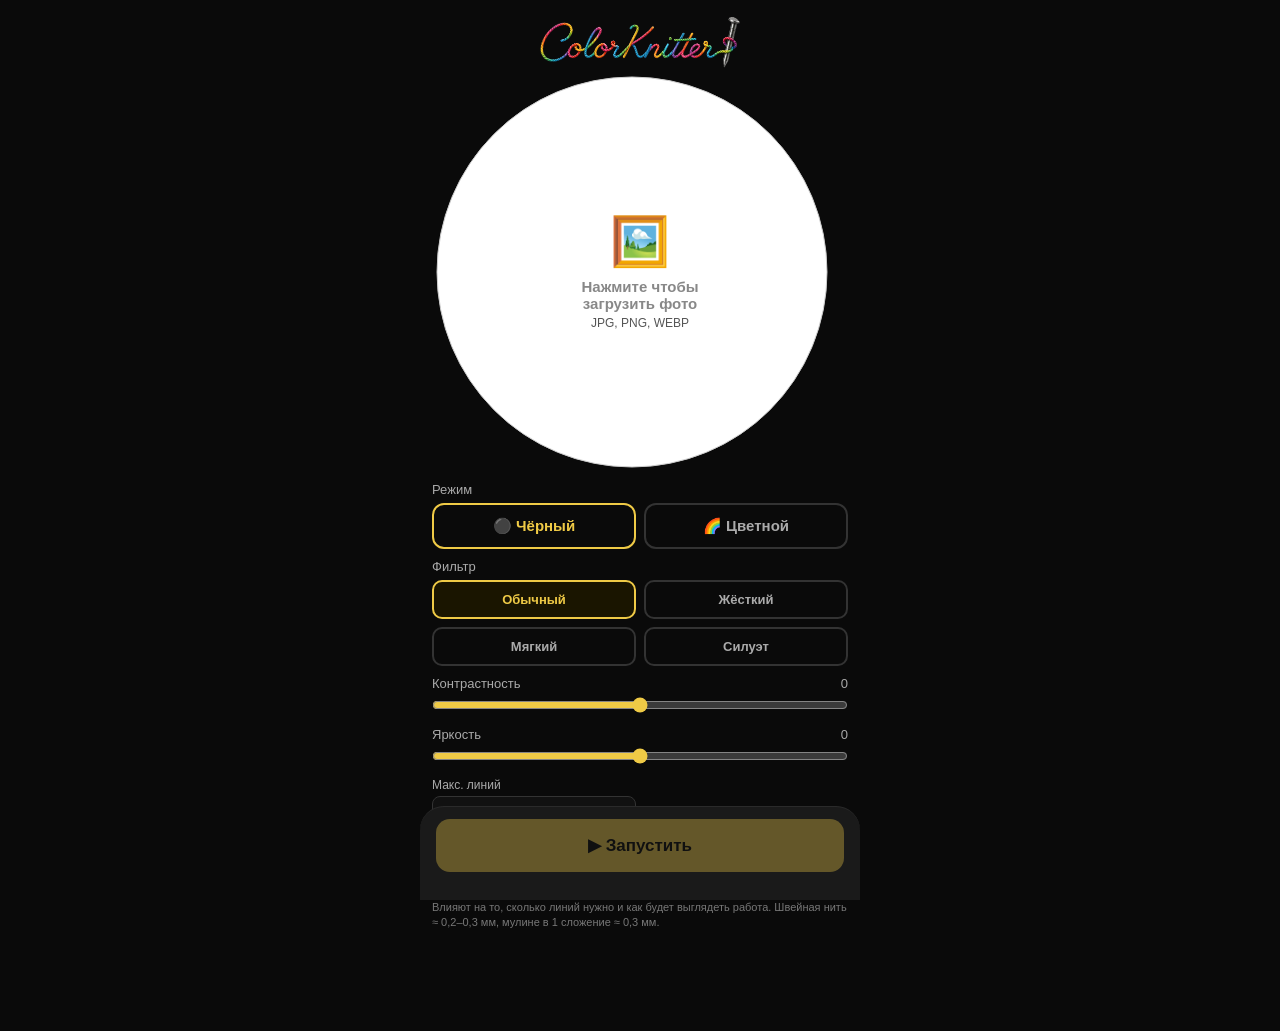
==== commit 5e7b1d7b: "Add files via upload" ====
--- a/generator.html
+++ b/generator.html
@@ -61,13 +61,26 @@
     </div>
     <div style="display:grid;grid-template-columns:1fr 1fr;gap:8px;">
       <div>
-        <span class="s-input-label">Кол-во линий</span>
-        <input type="number" id="lines-count-box" value="3000" min="100" max="10000" />
+        <span class="s-input-label">Макс. линий</span>
+        <input type="number" id="lines-count-box" value="3000" min="100" max="20000" />
       </div>
       <div id="interval-col" style="display:none">
         <span class="s-input-label">Интервал (шагов)</span>
         <input type="number" id="color-interval-box" value="100" min="10" max="2000" />
       </div>
+    </div>
+    <div>
+      <div style="display:grid;grid-template-columns:1fr 1fr;gap:8px;">
+        <div>
+          <span class="s-input-label">Диаметр рамы, см</span>
+          <input type="number" id="frame-box" value="50" min="10" max="300" step="1" />
+        </div>
+        <div>
+          <span class="s-input-label">Толщина нити, мм</span>
+          <input type="number" id="thread-box" value="0.25" min="0.05" max="3" step="0.05" />
+        </div>
+      </div>
+      <div class="s-hint">Влияют на то, сколько линий нужно и как будет выглядеть работа. Швейная нить ≈ 0,2–0,3 мм, мулине в 1 сложение ≈ 0,3 мм.</div>
     </div>
   </div>
 
@@ -82,7 +95,9 @@
   <div id="state-ready">
     <button class="big-btn btn-primary" id="generate-btn" onclick="startGenerate()" disabled>▶ Запустить</button>
   </div>
-  <div id="state-running" style="display:none"></div>
+  <div id="state-running" style="display:none">
+    <button class="big-btn btn-secondary" onclick="stopGenerate()">⏹ Остановить</button>
+  </div>
   <div id="state-done" style="display:none;flex-direction:column;gap:10px;">
     <button class="big-btn btn-blue" onclick="openInKnitter()">🪡 Открыть в вязалке</button>
     <div style="display:flex;gap:10px;">
@@ -92,6 +107,7 @@
   </div>
 </div>
 
+<script src="js/stringart-core.js"></script>
 <script src="js/generator.js"></script>
 </body>
 </html>
--- a/css/generator.css
+++ b/css/generator.css
@@ -43,3 +43,6 @@
 .color-progress-chip { display: flex; align-items: center; gap: 5px; padding: 4px 10px; border-radius: 999px; font-size: 12px; font-weight: 700; }
 .bottom-bar { position: fixed; bottom: 0; left: 50%; transform: translateX(-50%); width: 100%; max-width: 440px; padding: 12px 16px 28px; background: #1a1a1a; border-top: 1px solid #2a2a2a; border-radius: 24px 24px 0 0; z-index: 100; display: flex; flex-direction: column; gap: 10px; }
   
+.s-hint { font-size: 11px; color: #777; margin-top: 6px; line-height: 1.4; }
+.color-chip { cursor: pointer; user-select: none; }
+.color-chip:not(.active) { opacity: 0.4; }
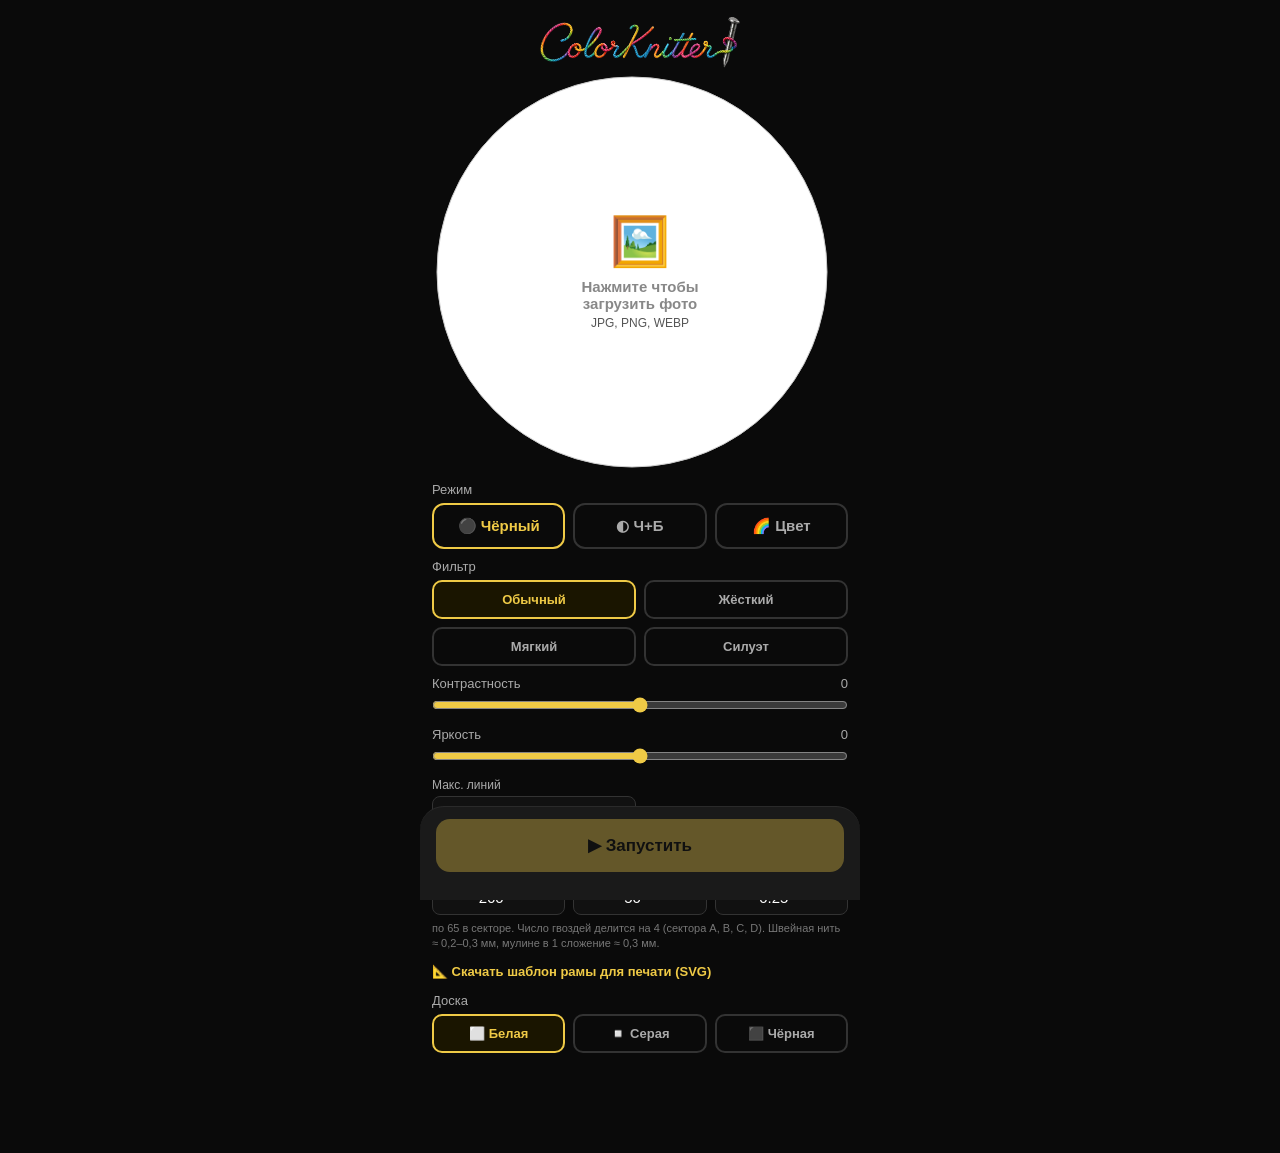
==== commit f8e2bcf8: "Add files via upload" ====
--- a/generator.html
+++ b/generator.html
@@ -30,12 +30,28 @@
     <input type="file" id="file-input" accept="image/*" />
   </div>
 
+  <div class="tools" id="tools-block" style="display:none">
+    <div class="tool-row">
+      <button class="tool-btn active" data-tool="move" onclick="setTool('move')">✋ Двигать</button>
+      <button class="tool-btn" data-tool="imp" onclick="setTool('imp')">⭐ Главное</button>
+      <button class="tool-btn" data-tool="bg" onclick="setTool('bg')">⬜ Фон</button>
+      <button class="tool-btn" data-tool="erase" onclick="setTool('erase')">🧽 Стереть</button>
+    </div>
+    <div class="brush-row" id="brush-row" style="display:none">
+      <span class="s-input-label" style="margin:0">Кисть</span>
+      <input type="range" id="brush-size" value="22" min="6" max="70" step="2" />
+      <button class="tool-btn" onclick="clearMarks()">🗑 Очистить</button>
+    </div>
+    <div class="s-hint">⭐ — отметьте лицо и глаза, им достанется больше нитей. ⬜ — закрасьте фон, туда нити не пойдут. Двумя пальцами фото можно двигать в любом режиме.</div>
+  </div>
+
   <div class="settings" id="settings-block">
     <div>
       <div class="s-label"><span>Режим</span></div>
       <div class="mode-row">
         <button class="mode-btn active" id="btn-bw" onclick="setMode('bw')">⚫ Чёрный</button>
-        <button class="mode-btn" id="btn-color" onclick="setMode('color')">🌈 Цветной</button>
+        <button class="mode-btn" id="btn-bw2" onclick="setMode('bw2')">◐ Ч+Б</button>
+        <button class="mode-btn" id="btn-color" onclick="setMode('color')">🌈 Цвет</button>
       </div>
     </div>
     <div id="filter-block">
@@ -70,17 +86,31 @@
       </div>
     </div>
     <div>
-      <div style="display:grid;grid-template-columns:1fr 1fr;gap:8px;">
+      <div class="s-label"><span>Рама</span></div>
+      <div style="display:grid;grid-template-columns:1fr 1fr 1fr;gap:8px;">
         <div>
-          <span class="s-input-label">Диаметр рамы, см</span>
+          <span class="s-input-label">Гвоздей</span>
+          <input type="number" id="nails-box" value="260" min="100" max="400" step="4" />
+        </div>
+        <div>
+          <span class="s-input-label">Диаметр, см</span>
           <input type="number" id="frame-box" value="50" min="10" max="300" step="1" />
         </div>
         <div>
-          <span class="s-input-label">Толщина нити, мм</span>
+          <span class="s-input-label">Нить, мм</span>
           <input type="number" id="thread-box" value="0.25" min="0.05" max="3" step="0.05" />
         </div>
       </div>
-      <div class="s-hint">Влияют на то, сколько линий нужно и как будет выглядеть работа. Швейная нить ≈ 0,2–0,3 мм, мулине в 1 сложение ≈ 0,3 мм.</div>
+      <div class="s-hint"><span id="nails-hint">по 65 в секторе</span>. Число гвоздей делится на 4 (сектора A, B, C, D). Швейная нить ≈ 0,2–0,3 мм, мулине в 1 сложение ≈ 0,3 мм.</div>
+      <button class="link-btn" onclick="downloadTemplate()">📐 Скачать шаблон рамы для печати (SVG)</button>
+    </div>
+    <div>
+      <div class="s-label"><span>Доска</span></div>
+      <div class="filter-row" style="grid-template-columns:repeat(3,1fr)">
+        <button class="filter-btn board-btn active" data-board="white" onclick="setBoard('white')">⬜ Белая</button>
+        <button class="filter-btn board-btn" data-board="grey" onclick="setBoard('grey')">◽ Серая</button>
+        <button class="filter-btn board-btn" data-board="black" onclick="setBoard('black')">⬛ Чёрная</button>
+      </div>
     </div>
   </div>
 
@@ -102,6 +132,7 @@
     <button class="big-btn btn-blue" onclick="openInKnitter()">🪡 Открыть в вязалке</button>
     <div style="display:flex;gap:10px;">
       <button class="big-btn btn-yellow" onclick="saveImage()" style="flex:1">💾 PNG</button>
+      <button class="big-btn btn-yellow" onclick="downloadTxt()" style="flex:1">📄 TXT</button>
       <button class="big-btn btn-secondary" onclick="resetAll()" style="flex:1">↺ Сброс</button>
     </div>
   </div>
--- a/css/generator.css
+++ b/css/generator.css
@@ -46,3 +46,11 @@
 .s-hint { font-size: 11px; color: #777; margin-top: 6px; line-height: 1.4; }
 .color-chip { cursor: pointer; user-select: none; }
 .color-chip:not(.active) { opacity: 0.4; }
+.tools { display: flex; flex-direction: column; gap: 8px; margin-top: 12px; }
+.tool-row { display: grid; grid-template-columns: repeat(4, 1fr); gap: 6px; }
+.tool-btn { padding: 9px 0; border-radius: 10px; border: 2px solid #333; background: transparent; color: #aaa; font-size: 12px; font-weight: 600; cursor: pointer; }
+.tool-btn.active { border-color: #EFCA46; color: #EFCA46; background: #1a1500; }
+.brush-row { display: flex; align-items: center; gap: 10px; }
+.brush-row input[type=range] { flex: 1; }
+.brush-row .tool-btn { padding: 7px 10px; }
+.link-btn { margin-top: 8px; background: none; border: none; color: #EFCA46; font-size: 13px; font-weight: 600; padding: 4px 0; cursor: pointer; text-align: left; }
